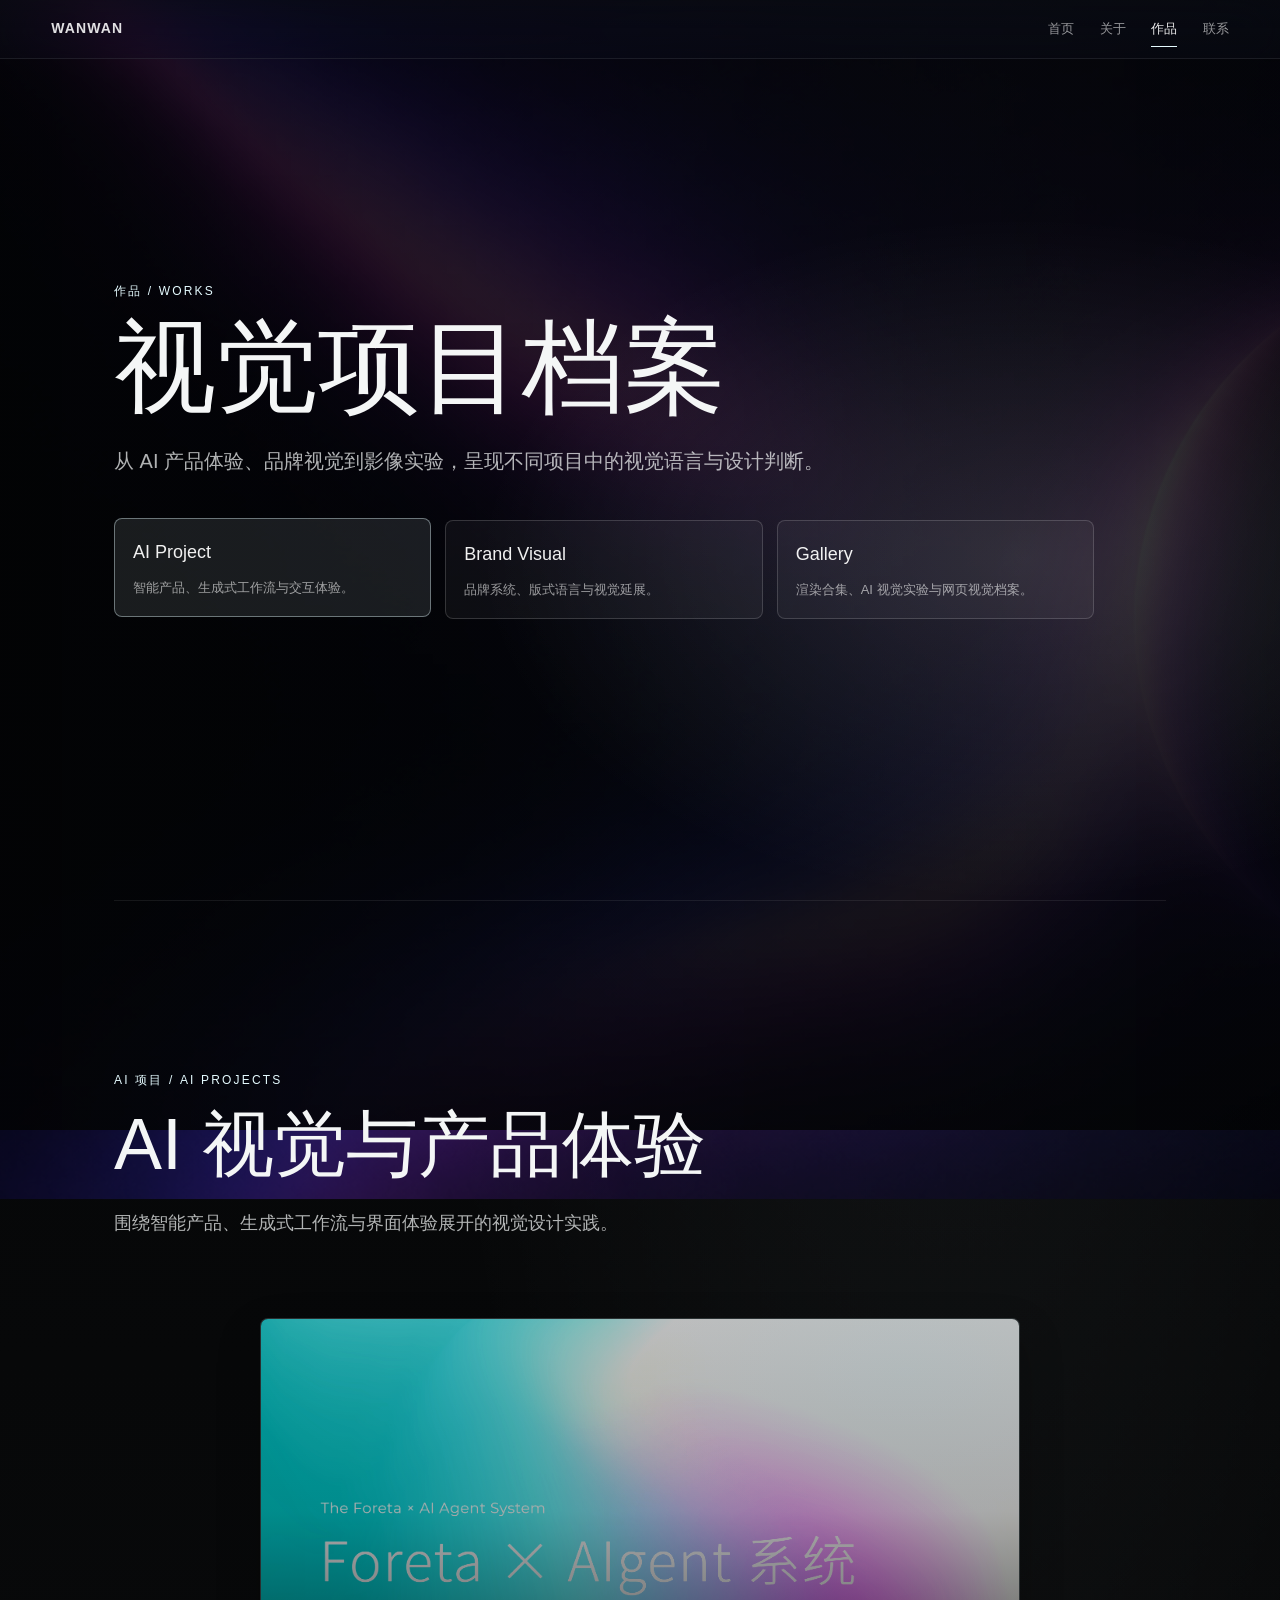
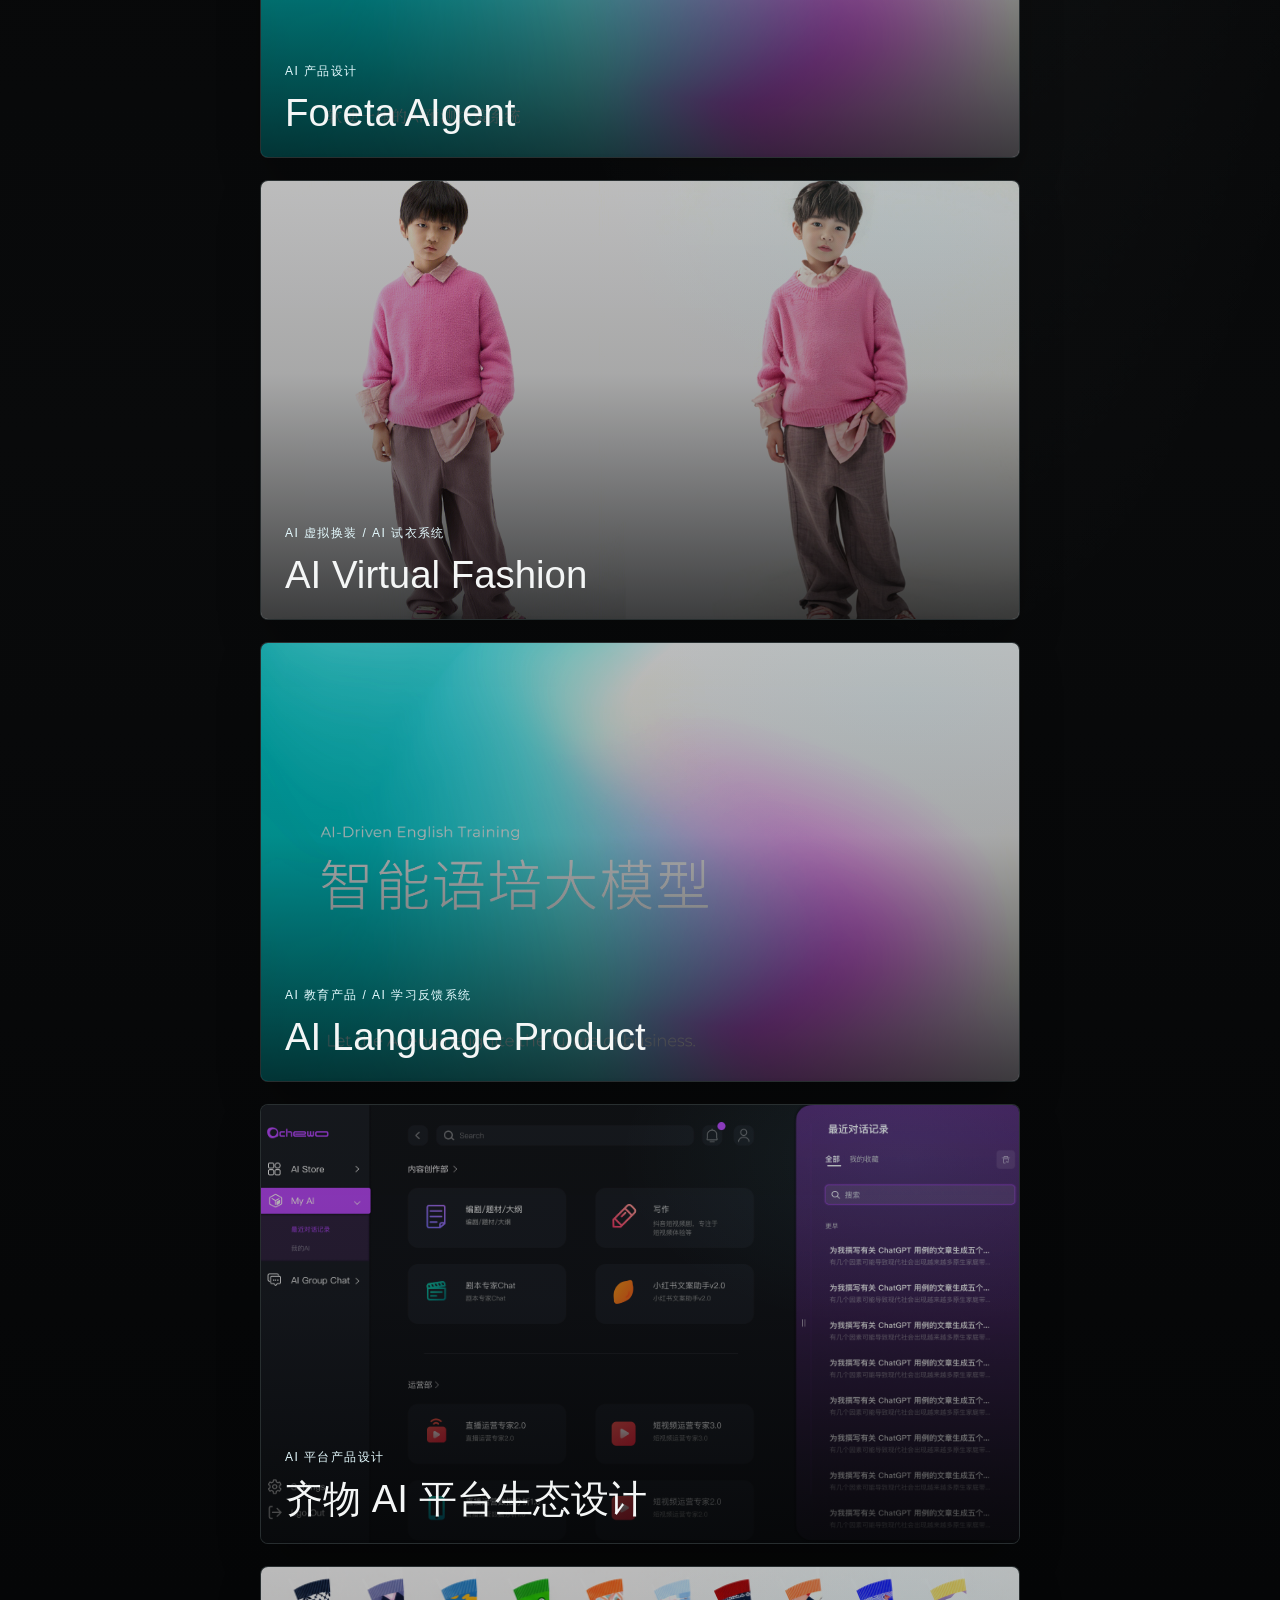
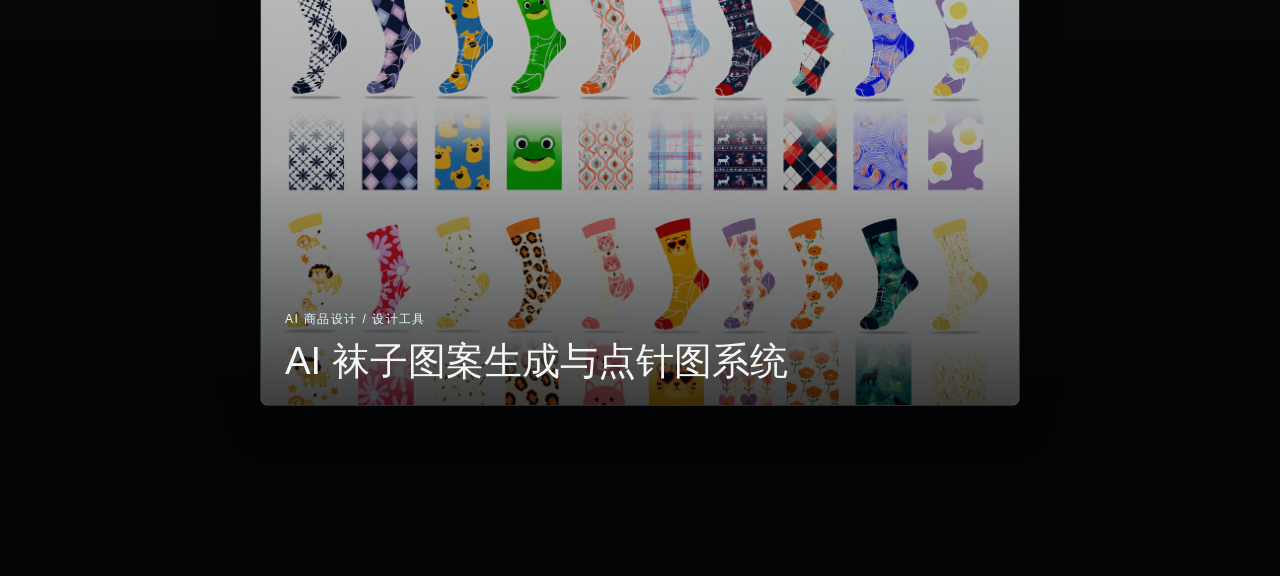
==== works.html @ 6d80eadb "Initial commit" ====
<!doctype html>
<html lang="zh-CN">
<head>
  <meta charset="utf-8">
  <meta name="viewport" content="width=device-width, initial-scale=1">
  <title>作品 | Wanwan</title>
  <link rel="stylesheet" href="assets/styles.css">
</head>
<body class="page-works">
  <header class="nav">
    <a class="brand" href="index.html">Wanwan</a>
    <nav class="nav-links" aria-label="主导航">
      <a href="index.html#home">首页</a>
      <a href="about.html#about">关于</a>
      <a class="is-active" href="works.html#works">作品</a>
      <a href="contact.html#contact">联系</a>
    </nav>
  </header>

  <main class="works-shell">
    <section class="works-hero reveal" id="works">
      <p class="eyebrow">作品 / Works</p>
      <h1>视觉项目档案</h1>
      <p>从 AI 产品体验、品牌视觉到影像实验，呈现不同项目中的视觉语言与设计判断。</p>
      <div class="works-anchor-nav works-tab-nav" aria-label="作品分类导航">
        <a class="is-active" href="#ai-projects" data-work-tab="ai-projects">
          <strong>AI Project</strong>
          <span>智能产品、生成式工作流与交互体验。</span>
        </a>
        <a href="#brand-visual" data-work-tab="brand-visual">
          <strong>Brand Visual</strong>
          <span>品牌系统、版式语言与视觉延展。</span>
        </a>
        <a href="#gallery" data-work-tab="gallery">
          <strong>Gallery</strong>
          <span>渲染合集、AI 视觉实验与网页视觉档案。</span>
        </a>
      </div>
    </section>

    <section class="works-zone works-ai is-active" id="ai-projects" data-work-panel="ai-projects">
      <div class="works-zone-head reveal">
        <p class="eyebrow">AI 项目 / AI Projects</p>
        <h2>AI 视觉与产品体验</h2>
        <p>围绕智能产品、生成式工作流与界面体验展开的视觉设计实践。</p>
      </div>
      <div class="ai-showcase-grid">
        <a class="ai-work-card reveal" href="projects/foreta-aigent.html">
          <img src="03-ai-projects/01_Foreta_AIgent/cover_项目封面.jpg.jpg" alt="Foreta AIgent 项目封面">
          <span>AI 产品设计</span>
          <h3>Foreta AIgent</h3>
        </a>
        <a class="ai-work-card reveal" href="projects/ai-virtual-fashion.html">
          <img src="03-ai-projects/02_AI_Virtual_Fashion/cover.jpg" alt="AI Virtual Fashion 项目封面">
          <span>AI 虚拟换装 / AI 试衣系统</span>
          <h3>AI Virtual Fashion</h3>
        </a>
        <a class="ai-work-card reveal" href="projects/ai-language-product.html">
          <img src="03-ai-projects/03_AI_Language_Product/cover.jpg.jpg" alt="AI Language Product 项目封面">
          <span>AI 教育产品 / AI 学习反馈系统</span>
          <h3>AI Language Product</h3>
        </a>
        <a class="ai-work-card reveal" href="projects/qiwu-ai-ecosystem.html">
          <img src="03-ai-projects/04_Qiwu_AI_Ecosystem_Design/cover.jpg.png" alt="齐物 AI 平台生态设计封面">
          <span>AI 平台产品设计</span>
          <h3>齐物 AI 平台生态设计</h3>
        </a>
        <a class="ai-work-card reveal" href="projects/ai-socks-system.html">
          <img src="03-ai-projects/05_AI_Socks_System/cover.jpg.png" alt="AI 袜子图案系统封面">
          <span>AI 商品设计 / 设计工具</span>
          <h3>AI 袜子图案生成与点针图系统</h3>
        </a>
      </div>
    </section>

    <section class="works-zone works-brand" id="brand-visual" data-work-panel="brand-visual">
      <div class="works-zone-head reveal">
        <p class="eyebrow">品牌视觉 / Brand Visual</p>
        <h2>品牌系统与版式表达</h2>
        <p>用更清晰的识别系统、图形语言和版式节奏，建立品牌的视觉记忆点。</p>
      </div>
      <div class="brand-project-grid" aria-label="Brand 项目列表">
        <button class="brand-project-card reveal" type="button" data-brand-project="fushou">
          <img src="assets/thumbs/brand-fushou.jpg" alt="福寿齐天 IP 视觉设计封面">
          <span>01 / IP Visual</span>
          <h3>福寿齐天 IP 视觉设计</h3>
          <p>角色设定、三视图、表情与视觉延展。</p>
        </button>
        <button class="brand-project-card reveal" type="button" data-brand-project="orbit">
          <img src="assets/thumbs/brand-orbit.jpg" alt="Orbit 成长中心品牌视觉系统封面">
          <span>02 / Brand System</span>
          <h3>Orbit 成长中心品牌视觉系统</h3>
          <p>识别系统、图形语言、海报与社媒物料。</p>
        </button>
        <button class="brand-project-card reveal" type="button" data-brand-project="tianbianke">
          <img src="assets/thumbs/brand-tianbianke.jpg" alt="田边客品牌视觉封面">
          <span>03 / Brand Visual</span>
          <h3>田边客品牌视觉</h3>
          <p>品牌识别、食材图形、空间导视与延展应用。</p>
        </button>
        <button class="brand-project-card reveal" type="button" data-brand-project="flower">
          <img src="assets/thumbs/brand-flower.jpg" alt="东方花草系列插画封面">
          <span>04 / Illustration</span>
          <h3>东方花草系列插画</h3>
          <p>花草图形、东方装饰感与系列化视觉表达。</p>
        </button>
        <button class="brand-project-card reveal" type="button" data-brand-project="ancient-city">
          <img src="assets/thumbs/brand-ancient-city.jpg" alt="AI Ancient City 封面">
          <span>05 / AI Visual</span>
          <h3>AI Ancient City</h3>
          <p>以 AI 生成影像探索古城场景与东方叙事。</p>
        </button>
      </div>
    </section>

    <section class="works-zone works-gallery" id="gallery" data-work-panel="gallery">
      <div class="works-zone-head reveal">
        <p class="eyebrow">Gallery / Visual Archive</p>
        <h2>视觉实验与项目档案</h2>
        <p>集合 C4D 渲染、AI 生成视觉与网页视觉归档，呈现不同媒介中的画面控制、质感探索和版式表达。</p>
      </div>

      <div class="gallery-project-stack">
        <article class="gallery-project-row reveal">
          <header class="gallery-project-head">
            <h3>01 C4D Render Collection</h3>
            <p>产品渲染、动态视觉与材质质感探索。</p>
          </header>
          <div class="gallery-strip" aria-label="01 C4D Render Collection 横向展示">
            <figure class="gallery-strip-item is-video"><video data-src="05-gallery/01_C4D_Render_Collection/1.mp4" muted loop playsinline></video></figure>
            <figure class="gallery-strip-item"><img data-src="05-gallery/01_C4D_Render_Collection/2 (1).png" alt="01_C4D_Render_Collection 2 (1)"></figure>
            <figure class="gallery-strip-item"><img data-src="05-gallery/01_C4D_Render_Collection/2 (2).png" alt="01_C4D_Render_Collection 2 (2)"></figure>
            <figure class="gallery-strip-item"><img data-src="05-gallery/01_C4D_Render_Collection/2 (3).png" alt="01_C4D_Render_Collection 2 (3)"></figure>
            <figure class="gallery-strip-item"><img data-src="05-gallery/01_C4D_Render_Collection/3 (1).jpg" alt="01_C4D_Render_Collection 3 (1)"></figure>
            <figure class="gallery-strip-item"><img data-src="05-gallery/01_C4D_Render_Collection/3 (2).jpg" alt="01_C4D_Render_Collection 3 (2)"></figure>
            <figure class="gallery-strip-item"><img data-src="05-gallery/01_C4D_Render_Collection/3 (3).jpg" alt="01_C4D_Render_Collection 3 (3)"></figure>
            <figure class="gallery-strip-item"><img data-src="05-gallery/01_C4D_Render_Collection/3 (4).jpg" alt="01_C4D_Render_Collection 3 (4)"></figure>
            <figure class="gallery-strip-item"><img data-src="05-gallery/01_C4D_Render_Collection/3 (5).jpg" alt="01_C4D_Render_Collection 3 (5)"></figure>
            <figure class="gallery-strip-item"><img data-src="05-gallery/01_C4D_Render_Collection/3 (6).jpg" alt="01_C4D_Render_Collection 3 (6)"></figure>
            <figure class="gallery-strip-item"><img data-src="05-gallery/01_C4D_Render_Collection/3 (7).jpg" alt="01_C4D_Render_Collection 3 (7)"></figure>
            <figure class="gallery-strip-item"><img data-src="05-gallery/01_C4D_Render_Collection/3 (8).jpg" alt="01_C4D_Render_Collection 3 (8)"></figure>
            <figure class="gallery-strip-item"><img data-src="05-gallery/01_C4D_Render_Collection/3 (9).jpg" alt="01_C4D_Render_Collection 3 (9)"></figure>
            <figure class="gallery-strip-item"><img data-src="05-gallery/01_C4D_Render_Collection/4 (1).png" alt="01_C4D_Render_Collection 4 (1)"></figure>
            <figure class="gallery-strip-item"><img data-src="05-gallery/01_C4D_Render_Collection/4 (10).png" alt="01_C4D_Render_Collection 4 (10)"></figure>
            <figure class="gallery-strip-item"><img data-src="05-gallery/01_C4D_Render_Collection/4 (11).png" alt="01_C4D_Render_Collection 4 (11)"></figure>
            <figure class="gallery-strip-item"><img data-src="05-gallery/01_C4D_Render_Collection/4 (12).png" alt="01_C4D_Render_Collection 4 (12)"></figure>
            <figure class="gallery-strip-item"><img data-src="05-gallery/01_C4D_Render_Collection/4 (13).png" alt="01_C4D_Render_Collection 4 (13)"></figure>
            <figure class="gallery-strip-item"><img data-src="05-gallery/01_C4D_Render_Collection/4 (14).png" alt="01_C4D_Render_Collection 4 (14)"></figure>
            <figure class="gallery-strip-item"><img data-src="05-gallery/01_C4D_Render_Collection/4 (15).png" alt="01_C4D_Render_Collection 4 (15)"></figure>
            <figure class="gallery-strip-item"><img data-src="05-gallery/01_C4D_Render_Collection/4 (16).png" alt="01_C4D_Render_Collection 4 (16)"></figure>
            <figure class="gallery-strip-item"><img data-src="05-gallery/01_C4D_Render_Collection/4 (17).png" alt="01_C4D_Render_Collection 4 (17)"></figure>
            <figure class="gallery-strip-item"><img data-src="05-gallery/01_C4D_Render_Collection/4 (18).png" alt="01_C4D_Render_Collection 4 (18)"></figure>
            <figure class="gallery-strip-item"><img data-src="05-gallery/01_C4D_Render_Collection/4 (19).png" alt="01_C4D_Render_Collection 4 (19)"></figure>
            <figure class="gallery-strip-item"><img data-src="05-gallery/01_C4D_Render_Collection/4 (2).png" alt="01_C4D_Render_Collection 4 (2)"></figure>
            <figure class="gallery-strip-item"><img data-src="05-gallery/01_C4D_Render_Collection/4 (20).png" alt="01_C4D_Render_Collection 4 (20)"></figure>
            <figure class="gallery-strip-item"><img data-src="05-gallery/01_C4D_Render_Collection/4 (21).png" alt="01_C4D_Render_Collection 4 (21)"></figure>
            <figure class="gallery-strip-item"><img data-src="05-gallery/01_C4D_Render_Collection/4 (22).png" alt="01_C4D_Render_Collection 4 (22)"></figure>
            <figure class="gallery-strip-item"><img data-src="05-gallery/01_C4D_Render_Collection/4 (23).png" alt="01_C4D_Render_Collection 4 (23)"></figure>
            <figure class="gallery-strip-item"><img data-src="05-gallery/01_C4D_Render_Collection/4 (24).png" alt="01_C4D_Render_Collection 4 (24)"></figure>
            <figure class="gallery-strip-item"><img data-src="05-gallery/01_C4D_Render_Collection/4 (25).png" alt="01_C4D_Render_Collection 4 (25)"></figure>
            <figure class="gallery-strip-item"><img data-src="05-gallery/01_C4D_Render_Collection/4 (26).png" alt="01_C4D_Render_Collection 4 (26)"></figure>
            <figure class="gallery-strip-item"><img data-src="05-gallery/01_C4D_Render_Collection/4 (27).png" alt="01_C4D_Render_Collection 4 (27)"></figure>
            <figure class="gallery-strip-item"><img data-src="05-gallery/01_C4D_Render_Collection/4 (28).png" alt="01_C4D_Render_Collection 4 (28)"></figure>
            <figure class="gallery-strip-item"><img data-src="05-gallery/01_C4D_Render_Collection/4 (29).png" alt="01_C4D_Render_Collection 4 (29)"></figure>
            <figure class="gallery-strip-item"><img data-src="05-gallery/01_C4D_Render_Collection/4 (3).png" alt="01_C4D_Render_Collection 4 (3)"></figure>
            <figure class="gallery-strip-item"><img data-src="05-gallery/01_C4D_Render_Collection/4 (30).png" alt="01_C4D_Render_Collection 4 (30)"></figure>
            <figure class="gallery-strip-item"><img data-src="05-gallery/01_C4D_Render_Collection/4 (31).png" alt="01_C4D_Render_Collection 4 (31)"></figure>
            <figure class="gallery-strip-item"><img data-src="05-gallery/01_C4D_Render_Collection/4 (32).png" alt="01_C4D_Render_Collection 4 (32)"></figure>
            <figure class="gallery-strip-item"><img data-src="05-gallery/01_C4D_Render_Collection/4 (33).png" alt="01_C4D_Render_Collection 4 (33)"></figure>
            <figure class="gallery-strip-item"><img data-src="05-gallery/01_C4D_Render_Collection/4 (34).png" alt="01_C4D_Render_Collection 4 (34)"></figure>
            <figure class="gallery-strip-item"><img data-src="05-gallery/01_C4D_Render_Collection/4 (35).png" alt="01_C4D_Render_Collection 4 (35)"></figure>
            <figure class="gallery-strip-item"><img data-src="05-gallery/01_C4D_Render_Collection/4 (36).png" alt="01_C4D_Render_Collection 4 (36)"></figure>
            <figure class="gallery-strip-item"><img data-src="05-gallery/01_C4D_Render_Collection/4 (37).png" alt="01_C4D_Render_Collection 4 (37)"></figure>
            <figure class="gallery-strip-item"><img data-src="05-gallery/01_C4D_Render_Collection/4 (38).png" alt="01_C4D_Render_Collection 4 (38)"></figure>
            <figure class="gallery-strip-item"><img data-src="05-gallery/01_C4D_Render_Collection/4 (39).png" alt="01_C4D_Render_Collection 4 (39)"></figure>
            <figure class="gallery-strip-item"><img data-src="05-gallery/01_C4D_Render_Collection/4 (4).png" alt="01_C4D_Render_Collection 4 (4)"></figure>
            <figure class="gallery-strip-item"><img data-src="05-gallery/01_C4D_Render_Collection/4 (40).png" alt="01_C4D_Render_Collection 4 (40)"></figure>
            <figure class="gallery-strip-item"><img data-src="05-gallery/01_C4D_Render_Collection/4 (5).png" alt="01_C4D_Render_Collection 4 (5)"></figure>
            <figure class="gallery-strip-item"><img data-src="05-gallery/01_C4D_Render_Collection/4 (6).png" alt="01_C4D_Render_Collection 4 (6)"></figure>
            <figure class="gallery-strip-item"><img data-src="05-gallery/01_C4D_Render_Collection/4 (7).png" alt="01_C4D_Render_Collection 4 (7)"></figure>
            <figure class="gallery-strip-item"><img data-src="05-gallery/01_C4D_Render_Collection/4 (8).png" alt="01_C4D_Render_Collection 4 (8)"></figure>
            <figure class="gallery-strip-item"><img data-src="05-gallery/01_C4D_Render_Collection/4 (9).png" alt="01_C4D_Render_Collection 4 (9)"></figure>
            <figure class="gallery-strip-item"><img data-src="05-gallery/01_C4D_Render_Collection/5(1).jpg" alt="01_C4D_Render_Collection 5(1)"></figure>
          </div>
        </article>

        <article class="gallery-project-row reveal is-ai-gallery">
          <header class="gallery-project-head">
            <h3>02 AI Generated Visuals</h3>
            <p>AI 生成饰品、人物与影像实验片段。</p>
          </header>
          <div class="gallery-strip" aria-label="02 AI Generated Visuals 横向展示">
            <figure class="gallery-strip-item is-video"><video data-src="05-gallery/02_AI_Generated_Visuals/1 (1).mp4" muted loop playsinline></video></figure>
            <figure class="gallery-strip-item is-video"><video data-src="05-gallery/02_AI_Generated_Visuals/1 (2).mp4" muted loop playsinline></video></figure>
            <figure class="gallery-strip-item is-video"><video data-src="05-gallery/02_AI_Generated_Visuals/1 (3).mp4" muted loop playsinline></video></figure>
            <figure class="gallery-strip-item is-video"><video data-src="05-gallery/02_AI_Generated_Visuals/1 (4).mp4" muted loop playsinline></video></figure>
            <figure class="gallery-strip-item is-video"><video data-src="05-gallery/02_AI_Generated_Visuals/1 (5).mp4" muted loop playsinline></video></figure>
            <figure class="gallery-strip-item is-video"><video data-src="05-gallery/02_AI_Generated_Visuals/1 (6).mp4" muted loop playsinline></video></figure>
            <figure class="gallery-strip-item is-video"><video data-src="05-gallery/02_AI_Generated_Visuals/1 (7).mp4" muted loop playsinline></video></figure>
            <figure class="gallery-strip-item"><img data-src="05-gallery/02_AI_Generated_Visuals/2 (1).png" alt="02_AI_Generated_Visuals 2 (1)"></figure>
            <figure class="gallery-strip-item"><img data-src="05-gallery/02_AI_Generated_Visuals/2 (10).png" alt="02_AI_Generated_Visuals 2 (10)"></figure>
            <figure class="gallery-strip-item"><img data-src="05-gallery/02_AI_Generated_Visuals/2 (2).png" alt="02_AI_Generated_Visuals 2 (2)"></figure>
            <figure class="gallery-strip-item"><img data-src="05-gallery/02_AI_Generated_Visuals/2 (3).png" alt="02_AI_Generated_Visuals 2 (3)"></figure>
            <figure class="gallery-strip-item"><img data-src="05-gallery/02_AI_Generated_Visuals/2 (4).png" alt="02_AI_Generated_Visuals 2 (4)"></figure>
            <figure class="gallery-strip-item"><img data-src="05-gallery/02_AI_Generated_Visuals/2 (5).png" alt="02_AI_Generated_Visuals 2 (5)"></figure>
            <figure class="gallery-strip-item"><img data-src="05-gallery/02_AI_Generated_Visuals/2 (6).png" alt="02_AI_Generated_Visuals 2 (6)"></figure>
            <figure class="gallery-strip-item"><img data-src="05-gallery/02_AI_Generated_Visuals/2 (7).png" alt="02_AI_Generated_Visuals 2 (7)"></figure>
            <figure class="gallery-strip-item"><img data-src="05-gallery/02_AI_Generated_Visuals/2 (8).png" alt="02_AI_Generated_Visuals 2 (8)"></figure>
            <figure class="gallery-strip-item"><img data-src="05-gallery/02_AI_Generated_Visuals/2 (9).png" alt="02_AI_Generated_Visuals 2 (9)"></figure>
            <figure class="gallery-strip-item"><img data-src="05-gallery/02_AI_Generated_Visuals/2(11).png" alt="02_AI_Generated_Visuals 2(11)"></figure>
            <figure class="gallery-strip-item is-video"><video data-src="05-gallery/02_AI_Generated_Visuals/3 (1).mp4" muted loop playsinline></video></figure>
            <figure class="gallery-strip-item is-video"><video data-src="05-gallery/02_AI_Generated_Visuals/3 (2).mp4" muted loop playsinline></video></figure>
            <figure class="gallery-strip-item"><img data-src="05-gallery/02_AI_Generated_Visuals/4 (1).png" alt="02_AI_Generated_Visuals 4 (1)"></figure>
            <figure class="gallery-strip-item"><img data-src="05-gallery/02_AI_Generated_Visuals/4 (10).png" alt="02_AI_Generated_Visuals 4 (10)"></figure>
            <figure class="gallery-strip-item"><img data-src="05-gallery/02_AI_Generated_Visuals/4 (11).png" alt="02_AI_Generated_Visuals 4 (11)"></figure>
            <figure class="gallery-strip-item"><img data-src="05-gallery/02_AI_Generated_Visuals/4 (12).png" alt="02_AI_Generated_Visuals 4 (12)"></figure>
            <figure class="gallery-strip-item"><img data-src="05-gallery/02_AI_Generated_Visuals/4 (13).png" alt="02_AI_Generated_Visuals 4 (13)"></figure>
            <figure class="gallery-strip-item"><img data-src="05-gallery/02_AI_Generated_Visuals/4 (14).png" alt="02_AI_Generated_Visuals 4 (14)"></figure>
            <figure class="gallery-strip-item"><img data-src="05-gallery/02_AI_Generated_Visuals/4 (15).png" alt="02_AI_Generated_Visuals 4 (15)"></figure>
            <figure class="gallery-strip-item"><img data-src="05-gallery/02_AI_Generated_Visuals/4 (16).png" alt="02_AI_Generated_Visuals 4 (16)"></figure>
            <figure class="gallery-strip-item"><img data-src="05-gallery/02_AI_Generated_Visuals/4 (17).png" alt="02_AI_Generated_Visuals 4 (17)"></figure>
            <figure class="gallery-strip-item"><img data-src="05-gallery/02_AI_Generated_Visuals/4 (2).png" alt="02_AI_Generated_Visuals 4 (2)"></figure>
            <figure class="gallery-strip-item"><img data-src="05-gallery/02_AI_Generated_Visuals/4 (3).png" alt="02_AI_Generated_Visuals 4 (3)"></figure>
            <figure class="gallery-strip-item"><img data-src="05-gallery/02_AI_Generated_Visuals/4 (4).png" alt="02_AI_Generated_Visuals 4 (4)"></figure>
            <figure class="gallery-strip-item"><img data-src="05-gallery/02_AI_Generated_Visuals/4 (5).png" alt="02_AI_Generated_Visuals 4 (5)"></figure>
            <figure class="gallery-strip-item"><img data-src="05-gallery/02_AI_Generated_Visuals/4 (6).png" alt="02_AI_Generated_Visuals 4 (6)"></figure>
            <figure class="gallery-strip-item"><img data-src="05-gallery/02_AI_Generated_Visuals/4 (7).png" alt="02_AI_Generated_Visuals 4 (7)"></figure>
            <figure class="gallery-strip-item"><img data-src="05-gallery/02_AI_Generated_Visuals/4 (8).png" alt="02_AI_Generated_Visuals 4 (8)"></figure>
            <figure class="gallery-strip-item"><img data-src="05-gallery/02_AI_Generated_Visuals/4 (9).png" alt="02_AI_Generated_Visuals 4 (9)"></figure>
          </div>
        </article>

        <article class="gallery-project-row reveal">
          <header class="gallery-project-head">
            <h3>03 Web Visual Archive</h3>
            <p>页面封面、设计规范、项目展示与视觉延展稿。</p>
          </header>
          <div class="gallery-strip" aria-label="03 Web Visual Archive 横向展示">
            <figure class="gallery-strip-item"><img data-src="05-gallery/03_Web_Visual_Archive/1.png" alt="03_Web_Visual_Archive 1"></figure>
            <figure class="gallery-strip-item"><img data-src="05-gallery/03_Web_Visual_Archive/2.png" alt="03_Web_Visual_Archive 2"></figure>
            <figure class="gallery-strip-item"><img data-src="05-gallery/03_Web_Visual_Archive/3.png" alt="03_Web_Visual_Archive 3"></figure>
            <figure class="gallery-strip-item"><img data-src="05-gallery/03_Web_Visual_Archive/4.png" alt="03_Web_Visual_Archive 4"></figure>
            <figure class="gallery-strip-item"><img data-src="05-gallery/03_Web_Visual_Archive/5.png" alt="03_Web_Visual_Archive 5"></figure>
            <figure class="gallery-strip-item"><img data-src="05-gallery/03_Web_Visual_Archive/6.jpg" alt="03_Web_Visual_Archive 6"></figure>
            <figure class="gallery-strip-item"><img data-src="05-gallery/03_Web_Visual_Archive/7.jpg" alt="03_Web_Visual_Archive 7"></figure>
            <figure class="gallery-strip-item"><img data-src="05-gallery/03_Web_Visual_Archive/8.jpg" alt="03_Web_Visual_Archive 8"></figure>
            <figure class="gallery-strip-item is-collapsible"><img data-src="05-gallery/03_Web_Visual_Archive/9.jpg" alt="03_Web_Visual_Archive 9"></figure>
            <figure class="gallery-strip-item is-collapsible"><img data-src="05-gallery/03_Web_Visual_Archive/10.jpg" alt="03_Web_Visual_Archive 10"></figure>
            <figure class="gallery-strip-item is-collapsible"><img data-src="05-gallery/03_Web_Visual_Archive/11.jpg" alt="03_Web_Visual_Archive 11"></figure>
            <figure class="gallery-strip-item"><img data-src="05-gallery/03_Web_Visual_Archive/12.jpg" alt="03_Web_Visual_Archive 12"></figure>
            <figure class="gallery-strip-item is-collapsible"><img data-src="05-gallery/03_Web_Visual_Archive/13.png" alt="03_Web_Visual_Archive 13"></figure>
            <figure class="gallery-strip-item"><img data-src="05-gallery/03_Web_Visual_Archive/14.jpg" alt="03_Web_Visual_Archive 14"></figure>
            <figure class="gallery-strip-item"><img data-src="05-gallery/03_Web_Visual_Archive/15.jpg" alt="03_Web_Visual_Archive 15"></figure>
          </div>
        </article>
      </div>
    </section>
  </main>

  <div class="noise" aria-hidden="true"></div>
  <script src="assets/main.js"></script>
</body>
</html>
---- assets/styles.css ----
:root {
  --bg: #030405;
  --bg-soft: #090a0b;
  --panel: rgba(255, 255, 255, 0.032);
  --panel-strong: rgba(255, 255, 255, 0.06);
  --line: rgba(255, 255, 255, 0.16);
  --line-soft: rgba(255, 255, 255, 0.07);
  --text: #f4f6f6;
  --muted: rgba(244, 246, 246, 0.68);
  --faint: rgba(244, 246, 246, 0.42);
  --accent: #e5fbff;
  --accent-soft: rgba(229, 251, 255, 0.12);
  --max: 1180px;
  --radius: 8px;
  --mx: 0;
  --my: 0;
}

* {
  box-sizing: border-box;
}

* {
  scrollbar-width: auto;
}

*::-webkit-scrollbar {
  width: 18px;
  height: 18px;
  background: transparent;
}

*::-webkit-scrollbar-button {
  display: none;
  width: 0;
  height: 0;
}

*::-webkit-scrollbar-track,
*::-webkit-scrollbar-corner {
  background: transparent !important;
}

*::-webkit-scrollbar-thumb {
  border: 0;
  border-radius: 999px;
  background-color: transparent !important;
  background:
    url("data:image/svg+xml,%3Csvg width='36' height='36' viewBox='0 0 36 36' xmlns='http://www.w3.org/2000/svg'%3E%3Cfilter id='g' x='-80%25' y='-80%25' width='260%25' height='260%25'%3E%3CfeGaussianBlur stdDeviation='1.8' result='b'/%3E%3CfeMerge%3E%3CfeMergeNode in='b'/%3E%3CfeMergeNode in='SourceGraphic'/%3E%3C/feMerge%3E%3C/filter%3E%3Cpath filter='url(%23g)' d='M18 2C19.9 13.3 22.7 16.1 34 18C22.7 19.9 19.9 22.7 18 34C16.1 22.7 13.3 19.9 2 18C13.3 16.1 16.1 13.3 18 2Z' fill='white'/%3E%3C/svg%3E") center / 18px 18px no-repeat;
  box-shadow: none;
}

*::-webkit-scrollbar-thumb:hover {
  background-color: transparent !important;
  background:
    url("data:image/svg+xml,%3Csvg width='40' height='40' viewBox='0 0 40 40' xmlns='http://www.w3.org/2000/svg'%3E%3Cfilter id='g' x='-90%25' y='-90%25' width='280%25' height='280%25'%3E%3CfeGaussianBlur stdDeviation='2.4' result='b'/%3E%3CfeMerge%3E%3CfeMergeNode in='b'/%3E%3CfeMergeNode in='SourceGraphic'/%3E%3C/feMerge%3E%3C/filter%3E%3Cpath filter='url(%23g)' d='M20 2C22.1 14.7 25.3 17.9 38 20C25.3 22.1 22.1 25.3 20 38C17.9 25.3 14.7 22.1 2 20C14.7 17.9 17.9 14.7 20 2Z' fill='white'/%3E%3C/svg%3E") center / 22px 22px no-repeat;
  box-shadow: none;
}

html {
  background: var(--bg);
  overflow-x: hidden;
  scroll-behavior: smooth;
}

body {
  min-height: 100vh;
  margin: 0;
  overflow-x: hidden;
  color: var(--text);
  font-family: Inter, "PingFang SC", "Microsoft YaHei", Arial, sans-serif;
  line-height: 1.7;
  letter-spacing: 0;
  background:
    radial-gradient(ellipse at 74% 0%, rgba(229, 251, 255, 0.075), transparent 36rem),
    linear-gradient(180deg, #030405 0%, #090a0b 54%, #030405 100%);
  opacity: 0;
  transition: opacity 520ms ease;
}

body.is-ready {
  opacity: 1;
}

body.is-leaving {
  opacity: 0;
}

body.is-modal-open {
  overflow: hidden;
}

a {
  color: inherit;
  text-decoration: none;
}

img,
video {
  display: block;
  max-width: 100%;
}

.site-shell {
  min-height: 100vh;
  overflow: hidden;
}

.page-home .site-shell {
  position: relative;
  isolation: isolate;
  overflow: visible;
}

.page-home .site-shell::before,
.page-home .site-shell::after {
  position: fixed;
  inset: -18vmax;
  content: "";
  pointer-events: none;
}

.page-home .site-shell::before {
  z-index: -4;
  background-image:
    url("bg-home-01.png"),
    url("bg-home-02.png"),
    url("bg-home-03.png"),
    url("bg-home-04.jpg");
  background-size: cover, cover, cover, cover;
  background-position:
    calc(50% + var(--mx) * 36px) calc(50% + var(--my) * 26px),
    calc(42% + var(--mx) * -26px) calc(54% + var(--my) * -20px),
    calc(64% + var(--mx) * 22px) calc(46% + var(--my) * 16px),
    center;
  background-blend-mode: normal, screen, soft-light, multiply;
  opacity: 0.46;
  transform: scale(1.1);
  animation: home-fixed-breathe 22s ease-in-out infinite;
}

.page-home .site-shell::after {
  z-index: -3;
  background:
    radial-gradient(ellipse at calc(72% + var(--mx) * 5%) calc(58% + var(--my) * 3.5%), rgba(229, 251, 255, 0.12), transparent 34rem),
    linear-gradient(90deg, rgba(3, 4, 5, 0.58), rgba(3, 4, 5, 0.34) 50%, rgba(3, 4, 5, 0.62)),
    linear-gradient(180deg, rgba(3, 4, 5, 0.42), rgba(3, 4, 5, 0.54) 56%, rgba(3, 4, 5, 0.78) 100%);
  animation: home-fixed-light 24s ease-in-out infinite;
}

.nav {
  position: fixed;
  z-index: 40;
  top: 0;
  left: 0;
  right: 0;
  display: flex;
  align-items: center;
  justify-content: space-between;
  gap: 24px;
  padding: 14px clamp(18px, 4vw, 52px);
  color: rgba(255, 255, 255, 0.9);
  background:
    linear-gradient(180deg, rgba(12, 14, 22, 0.58), rgba(12, 14, 22, 0.42));
  border-bottom: 1px solid rgba(255, 255, 255, 0.08);
  backdrop-filter: saturate(180%) blur(22px);
}

.brand {
  font-size: 14px;
  font-weight: 600;
  letter-spacing: 0.08em;
  text-transform: uppercase;
  color: rgba(255, 255, 255, 0.88);
}

.nav-links {
  display: flex;
  align-items: center;
  gap: clamp(14px, 2vw, 28px);
  font-size: 13px;
  color: rgba(255, 255, 255, 0.58);
}

.nav-links a {
  position: relative;
  padding: 4px 0;
  transition: color 220ms ease;
}

.nav-links a::after {
  position: absolute;
  left: 0;
  right: 0;
  bottom: -3px;
  height: 1px;
  content: "";
  background: var(--accent);
  transform: scaleX(0);
  transform-origin: right;
  transition: transform 260ms ease;
}

.nav-links a:hover,
.nav-links a.is-active {
  color: rgba(255, 255, 255, 0.92);
}

.nav-links a:hover::after,
.nav-links a.is-active::after {
  transform: scaleX(1);
  transform-origin: left;
}

.hero {
  position: relative;
  display: grid;
  min-height: 100vh;
  align-items: end;
  padding: 150px clamp(20px, 5vw, 72px) 70px;
  overflow: hidden;
  isolation: isolate;
}

.hero::before {
  position: absolute;
  inset: 0;
  z-index: -4;
  content: "";
  background-image:
    url("bg-home-01.png"),
    url("bg-home-02.png"),
    url("bg-home-03.png"),
    url("bg-home-04.jpg");
  background-size: cover, cover, cover, cover;
  background-position:
    calc(50% + var(--mx) * 18px)
    calc(50% + var(--my) * 14px),
    calc(42% + var(--mx) * -10px)
    calc(54% + var(--my) * -8px),
    calc(64% + var(--mx) * 8px)
    calc(46% + var(--my) * 6px),
    center;
  background-blend-mode: normal, screen, soft-light, multiply;
  filter: none;
  opacity: 0.34;
  animation: breathe 14s ease-in-out infinite;
  transform: scale(1.04);
}

.page-home .hero::before {
  display: none;
}

.hero::after {
  position: absolute;
  inset: 0;
  z-index: -2;
  content: "";
  background:
    linear-gradient(90deg, rgba(3, 4, 5, 0.76), rgba(3, 4, 5, 0.58) 50%, rgba(3, 4, 5, 0.82)),
    linear-gradient(180deg, rgba(3, 4, 5, 0.58), rgba(3, 4, 5, 0.76) 60%, rgba(3, 4, 5, 0.94) 100%);
}

.page-home .hero::after {
  display: none;
}

.breath-light {
  position: absolute;
  inset: 0;
  z-index: -1;
  width: auto;
  height: auto;
  pointer-events: none;
  background:
    linear-gradient(118deg, transparent 0%, transparent 38%, rgba(255, 255, 255, 0.09) 52%, transparent 68%),
    radial-gradient(ellipse at 70% 64%, rgba(229, 251, 255, 0.1), transparent 34rem);
  filter: none;
  opacity: 0.28;
  transform: translate(calc(var(--mx) * -12px), calc(var(--my) * -10px));
  animation: light-breathe 12s ease-in-out infinite;
}

.page-home .breath-light {
  display: none;
}

.noise {
  position: absolute;
  inset: 0;
  z-index: 60;
  pointer-events: none;
  opacity: 0.025;
  mix-blend-mode: normal;
  background-image:
    linear-gradient(rgba(255, 255, 255, 0.04) 1px, transparent 1px),
    linear-gradient(90deg, rgba(255, 255, 255, 0.035) 1px, transparent 1px);
  background-size: 3px 3px;
}

.project-modal {
  position: fixed;
  inset: 0;
  z-index: 80;
  display: grid;
  place-items: center;
  padding: clamp(14px, 2.4vw, 28px);
  background: rgba(3, 4, 5, 0.74);
  backdrop-filter: none;
  opacity: 0;
  pointer-events: none;
  transition: opacity 260ms ease;
}

.project-modal.is-open {
  opacity: 1;
  pointer-events: auto;
}

.brand-modal {
  position: fixed;
  inset: 0;
  z-index: 80;
  display: grid;
  padding: clamp(18px, 3vw, 36px);
  overflow-y: auto;
  overflow-x: hidden;
  background: rgba(3, 4, 5, 0.76);
  opacity: 0;
  pointer-events: none;
  backdrop-filter: none;
  transition: opacity 260ms ease;
}

.brand-modal.is-open {
  opacity: 1;
  pointer-events: auto;
}

.brand-modal-frame {
  width: min(100%, 980px);
  margin: auto;
  border: 1px solid rgba(255, 255, 255, 0.12);
  border-radius: 10px;
  padding: clamp(22px, 4vw, 46px);
  background:
    radial-gradient(ellipse at 12% 8%, rgba(123, 222, 235, 0.12), transparent 32rem),
    rgba(11, 14, 17, 0.86);
  box-shadow: 0 24px 78px rgba(0, 0, 0, 0.44);
}

.brand-modal-head {
  display: block;
  width: min(100%, 760px);
  margin-left: auto;
  margin-right: auto;
  margin-bottom: clamp(24px, 4vw, 44px);
}

.brand-modal-head span {
  display: block;
  margin-bottom: 12px;
  color: var(--accent);
  font-size: 12px;
  letter-spacing: 0.16em;
  text-transform: uppercase;
}

.brand-modal-head h2 {
  margin: 0;
  color: #fff;
  font-size: clamp(30px, 4.2vw, 56px);
  font-weight: 440;
  line-height: 1.08;
}

.brand-modal-head p {
  max-width: 620px;
  margin: 18px 0 0;
  color: rgba(255, 255, 255, 0.68);
  line-height: 1.75;
}

.brand-modal-gallery {
  display: grid;
  width: min(100%, 760px);
  grid-template-columns: repeat(6, minmax(0, 1fr));
  grid-auto-flow: dense;
  gap: 22px;
  margin: 0 auto;
}

.brand-modal-gallery figure {
  grid-column: span 3;
  aspect-ratio: 4 / 3;
  overflow: hidden;
  margin: 0;
  border: 0;
  border-radius: 8px;
  background: transparent;
  box-shadow: none;
}

.brand-modal-gallery figure.is-ingredient-series {
  grid-column: span 2;
  aspect-ratio: 3 / 4;
  align-self: stretch;
  background: transparent;
}

.brand-modal-gallery figure.is-logo-wide {
  grid-column: 1 / -1;
  aspect-ratio: 16 / 5;
}

.brand-modal-gallery figure.is-logo-round {
  grid-column: span 3;
  aspect-ratio: 1 / 1;
}

.brand-modal-gallery figure.is-square-feature {
  grid-column: 1 / -1;
  aspect-ratio: 1 / 1;
}

.brand-modal-gallery figure.is-copy-poster {
  grid-column: span 2;
  aspect-ratio: 3 / 4;
}

.brand-modal-gallery figure.is-welcome-poster {
  grid-column: span 3;
  aspect-ratio: 3 / 4;
}

.brand-modal-gallery figure.is-pair-media {
  grid-column: span 3;
  aspect-ratio: 4 / 3;
  align-self: stretch;
}

.brand-modal-gallery img {
  display: block;
  width: 100%;
  height: 100%;
  object-fit: contain;
}

.brand-modal-gallery figure.is-ingredient-series img {
  height: 100%;
  object-fit: contain;
  transform: scale(1.16);
}

.brand-modal-gallery figure.is-logo-wide img,
.brand-modal-gallery figure.is-logo-round img,
.brand-modal-gallery figure.is-square-feature img,
.brand-modal-gallery figure.is-copy-poster img,
.brand-modal-gallery figure.is-welcome-poster img {
  height: 100%;
  object-fit: contain;
}

.brand-modal-gallery figure.is-pair-media img {
  height: 100%;
  object-fit: contain;
}

.brand-modal[data-brand-project="fushou"] .brand-modal-gallery,
.brand-modal[data-brand-project="orbit"] .brand-modal-gallery {
  width: min(100%, 860px);
  grid-template-columns: 1fr;
  gap: clamp(22px, 4vw, 44px);
}

.brand-modal[data-brand-project="fushou"] .brand-modal-gallery figure,
.brand-modal[data-brand-project="fushou"] .brand-modal-gallery figure.is-pair-media,
.brand-modal[data-brand-project="orbit"] .brand-modal-gallery figure,
.brand-modal[data-brand-project="orbit"] .brand-modal-gallery figure.is-pair-media {
  grid-column: 1 / -1;
  aspect-ratio: auto;
  overflow: visible;
}

.brand-modal[data-brand-project="fushou"] .brand-modal-gallery img,
.brand-modal[data-brand-project="fushou"] .brand-modal-gallery figure.is-pair-media img,
.brand-modal[data-brand-project="orbit"] .brand-modal-gallery img,
.brand-modal[data-brand-project="orbit"] .brand-modal-gallery figure.is-pair-media img {
  width: 100%;
  height: auto;
  object-fit: contain;
  transform: none;
}

.brand-modal[data-brand-project="tianbianke"] .brand-modal-gallery {
  width: min(100%, 860px);
  grid-template-columns: repeat(6, minmax(0, 1fr));
  gap: clamp(18px, 3vw, 30px);
}

.brand-modal[data-brand-project="tianbianke"] .brand-modal-gallery figure {
  width: 100%;
}

.brand-modal[data-brand-project="tianbianke"] .brand-modal-gallery img {
  width: 100%;
  height: 100%;
  object-fit: contain;
}

.brand-modal[data-brand-project="tianbianke"] .brand-modal-gallery figure.is-ingredient-series img {
  transform: none;
}

.brand-modal[data-brand-project="flower"] .brand-modal-gallery {
  width: min(100%, 860px);
  grid-template-columns: repeat(6, minmax(0, 1fr));
  gap: clamp(18px, 3vw, 30px);
}

.brand-modal[data-brand-project="flower"] .brand-modal-gallery figure {
  grid-column: span 3;
  width: 100%;
  aspect-ratio: auto;
  overflow: visible;
}

.brand-modal[data-brand-project="flower"] .brand-modal-gallery figure.is-flower-cover {
  grid-column: 1 / -1;
}

.brand-modal[data-brand-project="flower"] .brand-modal-gallery img {
  width: 100%;
  height: auto;
  object-fit: contain;
}

.brand-modal[data-brand-project="ancient-city"] .brand-modal-frame {
  width: min(100%, 1180px);
  overflow: hidden;
}

.brand-modal[data-brand-project="ancient-city"] .brand-modal-gallery {
  display: flex;
  width: 100%;
  max-width: 100%;
  gap: 0;
  overflow-x: auto;
  overflow-y: hidden;
  overscroll-behavior-x: contain;
  scroll-snap-type: x proximity;
  padding-bottom: 0;
  scrollbar-width: none;
}

.brand-modal[data-brand-project="ancient-city"] .brand-modal-gallery::-webkit-scrollbar {
  width: 0;
  height: 0;
  display: none;
}

.brand-modal-scrollbar {
  display: none;
  margin: -8px 0 18px;
}

.brand-modal[data-brand-project="ancient-city"] .brand-modal-scrollbar {
  display: block;
}

.brand-modal[data-brand-project="ancient-city"] .brand-modal-scrollbar.is-hidden {
  display: none;
}

.brand-modal[data-brand-project="ancient-city"] .brand-modal-gallery figure {
  flex: 0 0 clamp(1280px, 150vw, 2200px);
  width: clamp(1280px, 150vw, 2200px);
  max-width: none;
  aspect-ratio: auto;
  overflow: visible;
  scroll-snap-align: start;
}

.brand-modal[data-brand-project="ancient-city"] .brand-modal-gallery img {
  width: 100%;
  height: auto;
  max-width: none;
  object-fit: contain;
}

.brand-modal-close {
  position: fixed;
  top: 28px;
  right: 28px;
  z-index: 82;
  width: 46px;
  height: 46px;
  border: 1px solid rgba(255, 255, 255, 0.18);
  border-radius: 999px;
  color: #fff;
  background: rgba(3, 4, 5, 0.46);
  font-size: 30px;
  line-height: 1;
  cursor: pointer;
  backdrop-filter: none;
}

.project-modal-frame {
  position: relative;
  overflow: hidden;
  width: min(1180px, 100%);
  height: min(88vh, 820px);
  border: 1px solid rgba(255, 255, 255, 0.16);
  border-radius: 8px;
  background: #030405;
  box-shadow: 0 30px 110px rgba(0, 0, 0, 0.56);
  transform: translateY(16px) scale(0.985);
  transition: transform 300ms ease;
}

.project-modal.is-open .project-modal-frame {
  transform: translateY(0) scale(1);
}

.project-modal iframe {
  width: 100%;
  height: 100%;
  border: 0;
  background: #030405;
}

.modal-close,
.detail-close {
  position: fixed;
  z-index: 90;
  top: 24px;
  right: 24px;
  display: grid;
  width: 44px;
  height: 44px;
  place-items: center;
  border: 1px solid rgba(255, 255, 255, 0.18);
  border-radius: 999px;
  color: var(--text);
  font-size: 24px;
  line-height: 1;
  background: rgba(3, 4, 5, 0.48);
  backdrop-filter: none;
  cursor: pointer;
  transition: transform 220ms ease, background 220ms ease, border-color 220ms ease;
}

.modal-close:hover,
.detail-close:hover {
  border-color: rgba(229, 251, 255, 0.42);
  background: rgba(229, 251, 255, 0.1);
  transform: translateY(-2px);
}

body.is-project-modal .nav {
  display: none;
}

body.is-project-modal .detail-hero {
  min-height: 68vh;
  padding-top: 72px;
}

body.is-project-modal .detail-section {
  padding-top: 56px;
  padding-bottom: 56px;
}

.works-shell {
  position: relative;
  overflow: visible;
  isolation: isolate;
}

.works-shell::before {
  position: fixed;
  inset: -18vmax;
  z-index: -3;
  content: "";
  pointer-events: none;
  background-image:
    url("bg-home-02.png"),
    url("bg-home-01.png"),
    url("bg-home-03.png"),
    url("bg-home-04.jpg");
  background-size: cover, cover, cover, cover;
  background-position:
    calc(50% + var(--mx) * 36px) calc(50% + var(--my) * 26px),
    calc(42% + var(--mx) * -26px) calc(54% + var(--my) * -20px),
    calc(64% + var(--mx) * 22px) calc(46% + var(--my) * 16px),
    center;
  background-blend-mode: normal, screen, soft-light, multiply;
  filter: none;
  opacity: 0.46;
  transform: scale(1.1);
  animation: home-fixed-breathe 22s ease-in-out infinite;
}

.works-shell::after {
  position: fixed;
  inset: -18vmax;
  z-index: -2;
  content: "";
  pointer-events: none;
  background:
    radial-gradient(ellipse at calc(72% + var(--mx) * 5%) calc(58% + var(--my) * 3.5%), rgba(229, 251, 255, 0.12), transparent 34rem),
    linear-gradient(90deg, rgba(3, 4, 5, 0.58), rgba(3, 4, 5, 0.34) 50%, rgba(3, 4, 5, 0.62)),
    linear-gradient(180deg, rgba(3, 4, 5, 0.42), rgba(3, 4, 5, 0.54) 56%, rgba(3, 4, 5, 0.78) 100%);
  animation: home-fixed-light 24s ease-in-out infinite;
}

.works-hero,
.works-zone {
  position: relative;
  width: min(100%, var(--max));
  margin: 0 auto;
  padding: clamp(110px, 14vw, 170px) clamp(20px, 5vw, 72px);
}

.works-hero {
  min-height: 100vh;
  display: grid;
  align-content: center;
}

.works-hero h1,
.works-zone-head h2 {
  max-width: 980px;
  margin: 0;
  font-size: clamp(48px, 8vw, 118px);
  font-weight: 440;
  line-height: 0.96;
}

.works-hero > p:not(.eyebrow),
.works-zone-head > p:not(.eyebrow) {
  max-width: 720px;
  margin: 28px 0 0;
  color: rgba(244, 246, 246, 0.72);
  font-size: clamp(16px, 2vw, 20px);
}

.works-anchor-nav {
  display: grid;
  grid-template-columns: repeat(3, minmax(0, 1fr));
  gap: 14px;
  margin-top: 42px;
  max-width: 980px;
}

.works-anchor-nav a {
  border: 1px solid rgba(255, 255, 255, 0.16);
  border-radius: 8px;
  padding: 18px;
  color: rgba(255, 255, 255, 0.78);
  background: rgba(255, 255, 255, 0.045);
  backdrop-filter: none;
  transition: transform 220ms ease, background 220ms ease, border-color 220ms ease;
}

.works-anchor-nav strong {
  display: block;
  color: rgba(255, 255, 255, 0.94);
  font-size: 18px;
  font-weight: 520;
}

.works-anchor-nav span {
  display: block;
  margin-top: 10px;
  color: rgba(255, 255, 255, 0.58);
  font-size: 13px;
  line-height: 1.55;
}

.works-anchor-nav a:hover,
.works-anchor-nav a.is-active {
  border-color: rgba(229, 251, 255, 0.4);
  background: rgba(229, 251, 255, 0.1);
  transform: translateY(-2px);
}

.works-zone {
  display: none;
  min-height: 100vh;
}

.works-zone.is-active {
  display: block;
}

.works-zone::before {
  position: absolute;
  inset: 0 clamp(20px, 5vw, 72px);
  z-index: -1;
  content: "";
  pointer-events: none;
  border-top: 1px solid rgba(255, 255, 255, 0.08);
}

.works-zone-head {
  display: block;
  max-width: 760px;
  margin-bottom: clamp(44px, 7vw, 78px);
}

.works-zone-head h2 {
  max-width: 720px;
  font-size: clamp(38px, 6vw, 72px);
  line-height: 1.08;
}

.works-zone-head > p:not(.eyebrow) {
  max-width: 680px;
  margin-top: 22px;
  font-size: clamp(15px, 1.6vw, 18px);
  line-height: 1.9;
}

.ai-showcase-grid {
  display: grid;
  width: min(100%, 760px);
  grid-template-columns: 1fr;
  gap: 22px;
  margin: 0 auto;
}

.ai-work-card {
  position: relative;
  min-height: 440px;
  overflow: hidden;
  border: 1px solid rgba(229, 251, 255, 0.16);
  border-radius: 8px;
  padding: 24px;
  display: flex;
  flex-direction: column;
  justify-content: flex-end;
  background: rgba(4, 8, 12, 0.42);
  box-shadow: 0 18px 44px rgba(0, 0, 0, 0.24);
  transition: transform 320ms ease, border-color 320ms ease, box-shadow 320ms ease;
}

.ai-work-card:nth-child(1),
.ai-work-card:nth-child(4) {
  grid-column: auto;
}

.ai-work-card:nth-child(2),
.ai-work-card:nth-child(3),
.ai-work-card:nth-child(5) {
  grid-column: auto;
}

.ai-work-card img {
  position: absolute;
  inset: 0;
  z-index: -2;
  width: 100%;
  height: 100%;
  object-fit: cover;
  filter: brightness(1.08) saturate(1.02);
  opacity: 0.82;
  transition: transform 460ms ease, opacity 260ms ease;
}

.ai-work-card::after {
  position: absolute;
  inset: 0;
  z-index: -1;
  content: "";
  background:
    linear-gradient(180deg, rgba(3, 4, 5, 0.1), rgba(3, 4, 5, 0.2) 44%, rgba(3, 4, 5, 0.72) 100%),
    radial-gradient(ellipse at 85% 12%, rgba(119, 231, 255, 0.08), transparent 18rem);
}

.ai-work-card span {
  color: var(--accent);
  font-size: 12px;
  letter-spacing: 0.12em;
  text-transform: uppercase;
}

.ai-work-card h3 {
  margin: 10px 0 0;
  font-size: clamp(26px, 3vw, 44px);
  font-weight: 460;
  line-height: 1.08;
}

.ai-work-card:hover {
  border-color: rgba(229, 251, 255, 0.44);
  box-shadow: 0 22px 60px rgba(0, 0, 0, 0.34);
  transform: translateY(-8px);
}

.ai-work-card:hover img {
  opacity: 0.94;
  transform: scale(1.045);
}

.works-brand,
.works-gallery {
  max-width: none;
  width: 100%;
}

.works-brand .works-zone-head,
.works-gallery .works-zone-head,
.brand-project-grid,
.gallery-waterfall {
  width: min(100%, var(--max));
  margin-left: auto;
  margin-right: auto;
}

.brand-project-grid {
  display: grid;
  max-width: 760px;
  grid-template-columns: 1fr;
  gap: 22px;
}

.brand-project-card {
  position: relative;
  display: flex;
  min-height: 430px;
  grid-column: auto;
  flex-direction: column;
  justify-content: flex-end;
  overflow: hidden;
  border: 1px solid rgba(255, 255, 255, 0.12);
  border-radius: 8px;
  padding: 24px;
  color: inherit;
  text-align: left;
  background: rgba(4, 8, 12, 0.7);
  box-shadow: 0 18px 44px rgba(0, 0, 0, 0.24);
  cursor: pointer;
  transition: transform 320ms ease, border-color 320ms ease, box-shadow 320ms ease;
}

.brand-project-card:nth-child(2),
.brand-project-card:nth-child(3) {
  grid-column: auto;
}

.brand-project-card img {
  position: absolute;
  inset: 0;
  z-index: -2;
  width: 100%;
  height: 100%;
  object-fit: cover;
  filter: none;
  opacity: 0.5;
  transition: transform 460ms ease, opacity 260ms ease;
}

.brand-project-card::after {
  position: absolute;
  inset: 0;
  z-index: -1;
  content: "";
  pointer-events: none;
  background:
    linear-gradient(180deg, rgba(3, 4, 5, 0.68), rgba(3, 4, 5, 0.74) 42%, rgba(3, 4, 5, 0.94)),
    radial-gradient(ellipse at 12% 18%, rgba(229, 251, 255, 0.08), transparent 18rem);
}

.brand-project-card span {
  color: rgba(229, 251, 255, 0.68);
  font-size: 12px;
  letter-spacing: 0.14em;
  text-transform: uppercase;
}

.brand-project-card h3 {
  max-width: 540px;
  margin: 12px 0 0;
  color: rgba(255, 255, 255, 0.92);
  font-size: clamp(26px, 3.3vw, 48px);
  font-weight: 460;
  line-height: 1.08;
}

.brand-project-card p {
  max-width: 440px;
  margin: 14px 0 0;
  color: rgba(255, 255, 255, 0.7);
  font-size: 14px;
  line-height: 1.7;
}

.brand-project-card:hover {
  border-color: rgba(229, 251, 255, 0.38);
  box-shadow: 0 22px 60px rgba(0, 0, 0, 0.34);
  transform: translateY(-8px);
}

.brand-project-card:hover img {
  opacity: 0.68;
  transform: scale(1.04);
}

.works-gallery {
  padding-bottom: 170px;
}

.gallery-project-stack {
  display: grid;
  width: min(100%, var(--max));
  gap: clamp(68px, 8vw, 116px);
  margin: 0 auto;
}

.gallery-project-row {
  display: grid;
  grid-template-columns: 1fr;
  gap: clamp(24px, 3vw, 40px);
  align-items: start;
  min-height: 0;
}

.gallery-project-head {
  position: static;
  display: grid;
  grid-template-columns: minmax(0, 0.7fr) minmax(220px, 0.34fr);
  gap: clamp(18px, 3vw, 42px);
  align-items: end;
  width: 100%;
  padding-top: 0;
}

.gallery-project-head h3 {
  margin: 0;
  max-width: 720px;
  font-size: 28px;
  font-weight: 400;
  line-height: 1;
  overflow-wrap: anywhere;
}

.gallery-project-head p {
  max-width: 420px;
  margin: 0;
  color: rgba(255, 255, 255, 0.66);
  font-size: clamp(14px, 1.4vw, 17px);
  line-height: 1.65;
}

.gallery-project-link {
  display: inline-flex;
  width: fit-content;
  min-height: 0;
  align-items: center;
  border: 0;
  border-bottom: 1px solid rgba(229, 251, 255, 0.34);
  border-radius: 0;
  margin-top: 14px;
  padding: 0 0 3px;
  color: rgba(229, 251, 255, 0.86);
  font-size: 11px;
  letter-spacing: 0.12em;
  text-transform: uppercase;
  background: transparent;
  transition: color 220ms ease, border-color 220ms ease, transform 220ms ease;
}

.gallery-project-link:hover {
  border-color: rgba(229, 251, 255, 0.72);
  color: rgba(255, 255, 255, 0.96);
  transform: translateY(-1px);
}

.gallery-strip {
  display: flex;
  gap: clamp(14px, 1.6vw, 24px);
  align-items: flex-start;
  overflow-x: auto;
  overflow-y: hidden;
  overscroll-behavior-x: contain;
  scroll-snap-type: x proximity;
  padding: 0;
  scrollbar-width: none;
  touch-action: pan-x pan-y;
}

.gallery-strip::-webkit-scrollbar {
  width: 0;
  height: 0;
  display: none;
}

.gallery-scrollbar {
  --thumb-x: 0px;
  position: relative;
  width: min(360px, 44vw);
  height: 30px;
  margin-top: -10px;
  margin-bottom: -12px;
  cursor: pointer;
  touch-action: none;
}

.gallery-scrollbar.is-hidden {
  display: none;
}

.gallery-scrollbar-track {
  position: absolute;
  left: 4px;
  right: 4px;
  top: 50%;
  height: 1px;
  border-radius: 999px;
  background: rgba(255, 255, 255, 0.08);
  transform: translateY(-50%);
}

.gallery-scrollbar-thumb {
  position: absolute;
  left: var(--thumb-x);
  top: 50%;
  width: 28px;
  height: 28px;
  border: 0;
  border-radius: 50%;
  background:
    url("data:image/svg+xml,%3Csvg width='44' height='44' viewBox='0 0 44 44' xmlns='http://www.w3.org/2000/svg'%3E%3Cfilter id='g' x='-90%25' y='-90%25' width='280%25' height='280%25'%3E%3CfeGaussianBlur stdDeviation='2.6' result='b'/%3E%3CfeMerge%3E%3CfeMergeNode in='b'/%3E%3CfeMergeNode in='SourceGraphic'/%3E%3C/feMerge%3E%3C/filter%3E%3Cpath filter='url(%23g)' d='M22 2C24.3 16.2 27.8 19.7 42 22C27.8 24.3 24.3 27.8 22 42C19.7 27.8 16.2 24.3 2 22C16.2 19.7 19.7 16.2 22 2Z' fill='white'/%3E%3C/svg%3E") center / 26px 26px no-repeat;
  box-shadow: none;
  transform: translateY(-50%);
}

.gallery-scrollbar-thumb::after {
  content: "";
  position: absolute;
  inset: 7px;
  border-radius: 999px;
}

.gallery-project-row:first-child .gallery-strip,
.gallery-project-row:first-child .gallery-strip-item {
  align-items: flex-start;
  align-self: flex-start;
}

.gallery-strip-item {
  position: relative;
  flex: 0 0 clamp(240px, 23vw, 340px);
  max-height: clamp(300px, 42vw, 560px);
  overflow: hidden;
  margin: 0;
  border: 0;
  border-radius: 8px;
  background: transparent;
  scroll-snap-align: start;
  align-self: flex-start;
  box-shadow: none;
  transition: max-height 460ms ease;
  line-height: 0;
}

.gallery-strip-item:nth-child(1),
.gallery-strip-item:nth-child(5) {
  flex-basis: clamp(260px, 24vw, 360px);
}

.gallery-strip-item:nth-child(2) {
  flex-basis: clamp(260px, 24vw, 360px);
}

.gallery-strip-item:nth-child(3),
.gallery-strip-item:nth-child(6) {
  flex-basis: clamp(270px, 27vw, 430px);
}

.gallery-strip-item:nth-child(4),
.gallery-strip-item:nth-child(8) {
  flex-basis: clamp(260px, 24vw, 380px);
}

.gallery-strip-item:nth-child(7) {
  flex-basis: clamp(360px, 42vw, 620px);
}

.gallery-strip-item.is-large {
  flex-basis: clamp(320px, 38vw, 560px);
}

.gallery-strip-item.is-video {
  display: block;
  flex-basis: clamp(250px, 24vw, 360px);
}

.gallery-project-row.is-ai-gallery .gallery-strip-item {
  max-height: none;
  overflow: visible;
}

.gallery-strip-item.is-collapsible {
  overflow-x: hidden;
  overflow-y: auto;
  overscroll-behavior: contain;
  cursor: default;
}

.gallery-strip-item img,
.gallery-strip-item video {
  width: 100%;
  height: auto;
  object-fit: contain;
  filter: brightness(0.94) saturate(0.96);
  transition: transform 520ms ease, filter 260ms ease;
}

.gallery-strip-item video {
  display: block;
  margin: 0;
  aspect-ratio: 9 / 14;
  object-fit: contain;
  object-position: top center;
}

.gallery-strip-item:hover img,
.gallery-strip-item:hover video {
  filter: brightness(1) saturate(1);
  transform: scale(1.01);
}

.gallery-waterfall {
  display: grid;
  max-width: 760px;
  grid-auto-flow: row;
  grid-auto-rows: auto;
  grid-template-columns: 1fr;
  gap: 22px;
}

.gallery-piece {
  position: relative;
  grid-column: auto;
  grid-row: auto;
  overflow: hidden;
  margin: 0;
  aspect-ratio: 16 / 10;
  border-radius: 8px;
  background: rgba(255, 255, 255, 0.03);
  box-shadow: 0 16px 42px rgba(0, 0, 0, 0.2);
}

.gallery-piece.is-hero {
  grid-column: auto;
  grid-row: auto;
  aspect-ratio: 4 / 3;
}

.gallery-piece.is-wide {
  grid-column: auto;
  grid-row: auto;
  aspect-ratio: 16 / 9;
}

.gallery-piece.is-tall {
  grid-column: auto;
  grid-row: auto;
  aspect-ratio: 4 / 5;
}

.gallery-piece img,
.gallery-piece video {
  display: block;
  width: 100%;
  height: 100%;
  object-fit: cover;
  filter: none;
  opacity: 0.82;
  transition: transform 460ms ease, opacity 260ms ease;
}

.gallery-piece::after {
  position: absolute;
  inset: 0;
  content: "";
  pointer-events: none;
  background:
    linear-gradient(180deg, rgba(3, 4, 5, 0.42), rgba(3, 4, 5, 0.54) 56%, rgba(3, 4, 5, 0.7));
  opacity: 1;
  transition: opacity 320ms ease;
}

.gallery-piece figcaption {
  position: absolute;
  left: 18px;
  bottom: 18px;
  z-index: 1;
  color: rgba(255, 255, 255, 0.86);
  font-size: 12px;
  letter-spacing: 0.12em;
  text-transform: uppercase;
}

.gallery-piece:hover img,
.gallery-piece:hover video {
  opacity: 1;
  transform: scale(1.028);
}

.gallery-piece:hover::after {
  opacity: 0.88;
}

.exhibition-grid {
  display: grid;
  grid-template-columns: repeat(12, minmax(0, 1fr));
  gap: 18px;
  align-items: end;
}

.gallery-cluster {
  width: min(100%, var(--max));
  margin: clamp(56px, 8vw, 96px) auto 22px;
}

.gallery-cluster span {
  color: var(--accent);
  font-size: 12px;
  letter-spacing: 0.16em;
  text-transform: uppercase;
}

.gallery-cluster h3 {
  margin: 8px 0 0;
  font-size: clamp(28px, 4vw, 56px);
  font-weight: 440;
  line-height: 1.04;
}

.exhibition-grid figure {
  overflow: hidden;
  grid-column: span 4;
  margin: 0;
  border: 1px solid rgba(255, 255, 255, 0.1);
  border-radius: 8px;
  background: rgba(255, 255, 255, 0.035);
}

.exhibition-grid figure.is-large {
  grid-column: span 6;
}

.exhibition-grid figure.is-wide {
  grid-column: span 8;
}

.exhibition-grid img,
.exhibition-grid video {
  width: 100%;
  height: 100%;
  max-height: 620px;
  object-fit: cover;
  filter: brightness(0.82) saturate(0.82);
  transition: transform 700ms ease, filter 320ms ease;
}

.exhibition-grid figure:hover img,
.exhibition-grid figure:hover video {
  filter: brightness(0.94) saturate(0.92);
  transform: scale(1.025);
}

.gallery-ai-generated figure:nth-child(2),
.gallery-ai-generated figure:nth-child(5) {
  grid-column: span 5;
}

.gallery-web-archive figure:nth-child(4) {
  grid-column: span 6;
}

.hero-inner,
.section-inner,
.page-head,
.detail-wrap {
  width: min(100%, var(--max));
  margin: 0 auto;
}

.hero-kicker,
.eyebrow {
  margin: 0 0 16px;
  color: var(--accent);
  font-size: 12px;
  letter-spacing: 0.18em;
  text-transform: uppercase;
}

.hero h1 {
  max-width: 780px;
  margin: 0;
  font-size: clamp(54px, 9vw, 122px);
  font-weight: 460;
  line-height: 0.94;
}

.hero-copy {
  max-width: 580px;
  margin: 28px 0 0;
  color: rgba(255, 255, 255, 0.74);
  font-size: clamp(16px, 2vw, 19px);
}

.hero-actions,
.section-actions {
  display: flex;
  flex-wrap: wrap;
  gap: 12px;
  margin-top: 34px;
}

.button {
  display: inline-flex;
  min-height: 44px;
  align-items: center;
  justify-content: center;
  border: 1px solid var(--line);
  border-radius: 999px;
  padding: 10px 18px;
  color: var(--text);
  font-size: 13px;
  background: rgba(255, 255, 255, 0.045);
  backdrop-filter: none;
  transition: transform 220ms ease, border-color 220ms ease, background 220ms ease;
}

.button:hover {
  border-color: rgba(229, 251, 255, 0.42);
  background: rgba(229, 251, 255, 0.1);
  transform: translateY(-2px);
}

.button.is-quiet {
  background: transparent;
}

.section {
  padding: clamp(72px, 10vw, 128px) clamp(20px, 5vw, 72px);
}

.section + .section {
  border-top: 1px solid var(--line-soft);
}

.section-head {
  display: grid;
  grid-template-columns: minmax(0, 0.9fr) minmax(260px, 0.7fr);
  gap: 36px;
  align-items: end;
  margin-bottom: 42px;
}

.section-title,
.page-title,
.detail-title {
  margin: 0;
  font-size: clamp(34px, 5.4vw, 72px);
  font-weight: 430;
  line-height: 1.02;
}

.section-note,
.page-subtitle,
.detail-subtitle {
  margin: 0;
  color: var(--muted);
  font-size: 15px;
}

.page-subtitle,
.detail-subtitle {
  max-width: 760px;
  margin-top: 22px;
}

.page-head .page-subtitle {
  margin-top: 34px;
}

.project-grid {
  display: grid;
  grid-template-columns: repeat(3, minmax(0, 1fr));
  gap: 18px;
}

.project-card {
  position: relative;
  overflow: hidden;
  min-height: 420px;
  border: 1px solid var(--line-soft);
  border-radius: var(--radius);
  background: rgba(255, 255, 255, 0.028);
  backdrop-filter: none;
  transition: transform 300ms ease, border-color 300ms ease, background 300ms ease;
}

.project-card::after {
  position: absolute;
  inset: 0;
  z-index: 1;
  content: "";
  pointer-events: none;
  background:
    linear-gradient(180deg, rgba(3, 4, 5, 0.58), rgba(3, 4, 5, 0.62) 45%, rgba(3, 4, 5, 0.9) 100%),
    linear-gradient(90deg, rgba(3, 4, 5, 0.3), rgba(3, 4, 5, 0.14) 48%, rgba(3, 4, 5, 0.34));
  opacity: 1;
  transition: opacity 300ms ease, background 300ms ease;
}

.project-card:nth-child(1),
.project-card:nth-child(4) {
  grid-column: span 2;
}

.project-card:hover {
  border-color: rgba(229, 251, 255, 0.34);
  background: var(--panel-strong);
  transform: translateY(-6px);
}

.project-card:hover::after {
  opacity: 1;
  background:
    linear-gradient(180deg, rgba(3, 4, 5, 0.5), rgba(3, 4, 5, 0.58) 45%, rgba(3, 4, 5, 0.92) 100%),
    linear-gradient(90deg, rgba(3, 4, 5, 0.3), rgba(3, 4, 5, 0.1) 48%, rgba(3, 4, 5, 0.34));
}

.project-card img {
  width: 100%;
  height: 100%;
  min-height: 420px;
  object-fit: cover;
  filter: none;
  opacity: 0.72;
  transition: transform 600ms ease, opacity 300ms ease;
}

.project-card:hover img {
  opacity: 0.82;
  transform: scale(1.032);
}

.project-card-body {
  position: absolute;
  z-index: 2;
  left: 0;
  right: 0;
  bottom: 0;
  padding: 24px;
  transform: translateY(0);
  transition: transform 260ms ease;
}

.project-card:hover .project-card-body {
  transform: translateY(-4px);
}

.project-meta {
  margin: 0 0 8px;
  color: var(--accent);
  font-size: 12px;
  letter-spacing: 0.12em;
  text-transform: uppercase;
}

.project-card h3 {
  margin: 0 0 10px;
  font-size: clamp(22px, 2.2vw, 32px);
  font-weight: 460;
  line-height: 1.12;
}

.project-card p {
  max-width: 560px;
  margin: 0;
  color: rgba(255, 255, 255, 0.72);
  font-size: 14px;
}

.folder-grid {
  display: grid;
  grid-template-columns: repeat(5, minmax(0, 1fr));
  gap: 16px;
}

.folder-card {
  position: relative;
  display: grid;
  min-height: 370px;
  align-content: end;
  perspective: 1000px;
}

.folder-tab {
  position: absolute;
  z-index: 0;
  top: 0;
  left: 0;
  display: flex;
  width: 72%;
  height: 58px;
  align-items: center;
  justify-content: space-between;
  border: 1px solid rgba(255, 255, 255, 0.14);
  border-bottom: 0;
  border-radius: 8px 18px 0 0;
  padding: 0 16px;
  color: rgba(255, 255, 255, 0.78);
  font-size: 12px;
  background:
    linear-gradient(135deg, rgba(229, 251, 255, 0.16), rgba(255, 255, 255, 0.055)),
    rgba(11, 13, 15, 0.88);
  box-shadow: inset 0 1px 0 rgba(255, 255, 255, 0.08);
  transition: transform 320ms ease, background 320ms ease, border-color 320ms ease;
}

.folder-body {
  position: relative;
  z-index: 1;
  overflow: hidden;
  height: 330px;
  margin-top: 34px;
  border: 1px solid rgba(255, 255, 255, 0.13);
  border-radius: 0 8px 8px 8px;
  background:
    radial-gradient(ellipse at 78% 0%, rgba(229, 251, 255, 0.12), transparent 16rem),
    linear-gradient(180deg, rgba(255, 255, 255, 0.075), rgba(255, 255, 255, 0.024)),
    rgba(6, 7, 8, 0.92);
  box-shadow: 0 26px 74px rgba(0, 0, 0, 0.28);
  transform-origin: bottom center;
  transition: transform 340ms ease, border-color 320ms ease, box-shadow 320ms ease;
}

.folder-body::after {
  position: absolute;
  inset: 0;
  z-index: 2;
  content: "";
  pointer-events: none;
  background:
    linear-gradient(180deg, rgba(3, 4, 5, 0.06), rgba(3, 4, 5, 0.44) 54%, rgba(3, 4, 5, 0.88)),
    linear-gradient(90deg, rgba(3, 4, 5, 0.16), transparent 54%);
}

.folder-preview {
  position: absolute;
  inset: 0;
  z-index: 1;
  opacity: 0.68;
  transform: translateY(0) scale(1);
  transition: transform 520ms ease, opacity 320ms ease, filter 320ms ease;
}

.folder-preview img {
  width: 100%;
  height: 100%;
  object-fit: cover;
  filter: brightness(0.86) saturate(0.82);
}

.folder-info {
  position: absolute;
  z-index: 3;
  left: 20px;
  right: 18px;
  bottom: 20px;
  transition: transform 300ms ease;
}

.folder-info h3 {
  margin: 0 0 10px;
  font-size: clamp(22px, 2.2vw, 32px);
  font-weight: 460;
  line-height: 1.12;
}

.folder-info p:not(.project-meta) {
  margin: 0;
  color: rgba(255, 255, 255, 0.7);
  font-size: 13px;
}

.folder-card:hover .folder-tab {
  border-color: rgba(229, 251, 255, 0.34);
  background:
    linear-gradient(135deg, rgba(229, 251, 255, 0.24), rgba(255, 255, 255, 0.075)),
    rgba(11, 13, 15, 0.9);
  transform: translateY(-8px) rotateX(8deg);
}

.folder-card:hover .folder-body {
  border-color: rgba(229, 251, 255, 0.34);
  box-shadow: 0 34px 96px rgba(0, 0, 0, 0.42), 0 0 0 1px rgba(229, 251, 255, 0.055) inset;
  transform: translateY(-8px) rotateX(-2deg);
}

.folder-card:hover .folder-preview {
  opacity: 0.86;
  transform: scale(1.045);
}

.folder-card:hover .folder-info {
  transform: translateY(-4px);
}

.folder-card:nth-child(1),
.folder-card:nth-child(4) {
  transform: translateY(24px);
}

.folder-card:nth-child(3) {
  transform: translateY(48px);
}

.folder-card:nth-child(5) {
  transform: translateY(12px);
}

.module-folder-wrap {
  display: grid;
  min-height: 360px;
  grid-template-columns: repeat(auto-fit, minmax(260px, 1fr));
  gap: 24px;
  align-items: start;
  justify-content: center;
}

.module-folder {
  position: relative;
  display: block;
  width: 100%;
  height: 300px;
  overflow: visible;
  perspective: 1200px;
}

.module-folder-back,
.module-folder-front,
.module-folder-files {
  position: absolute;
  left: 0;
  right: 0;
  border: 0;
}

.module-folder-back,
.module-folder-front {
  box-shadow: 0 30px 92px rgba(0, 0, 0, 0.42);
}

.module-folder-back {
  z-index: 0;
  top: 0;
  height: 44%;
  border-radius: 22px 22px 14px 14px;
  background:
    radial-gradient(ellipse at 12% 0%, rgba(160, 222, 255, 0.2), transparent 12rem),
    linear-gradient(145deg, #3d86ff 0%, #234fe8 46%, #111b9d 100%);
  transform: translateY(0) rotateX(0);
  transition: transform 420ms ease, filter 420ms ease;
}

.module-folder-back::before {
  position: absolute;
  top: -1px;
  left: -1px;
  width: 38%;
  height: 56px;
  content: "";
  border: 0;
  border-bottom: 0;
  border-radius: 20px 26px 0 0;
  background:
    linear-gradient(145deg, rgba(88, 158, 255, 0.96), rgba(37, 75, 224, 0.96));
  clip-path: polygon(0 0, 54% 0, 78% 100%, 0 100%);
}

.module-folder-front {
  z-index: 2;
  top: 52px;
  bottom: 0;
  overflow: hidden;
  border-radius: 0 22px 22px 22px;
  background:
    radial-gradient(ellipse at 24% 6%, rgba(176, 230, 255, 0.22), transparent 16rem),
    linear-gradient(180deg, #6aa4ff 0%, #3559f4 44%, #1924cf 100%);
  transform-origin: bottom center;
  transition: transform 420ms ease, box-shadow 420ms ease, border-color 420ms ease;
}

.module-folder-files {
  z-index: 1;
  top: 48px;
  left: 5%;
  right: 5%;
  height: 138px;
  overflow: hidden;
  border-radius: 20px 20px 8px 8px;
  pointer-events: none;
  transform: translateY(54px) scale(0.96);
  transform-origin: bottom center;
  opacity: 0;
  transition: transform 460ms cubic-bezier(0.2, 0.8, 0.2, 1), opacity 320ms ease;
}

.module-folder-files span {
  position: absolute;
  left: 10%;
  right: 4%;
  height: 108px;
  border-radius: 13px 13px 6px 6px;
  background:
    linear-gradient(90deg, rgba(12, 18, 28, 0.08), transparent 38%),
    linear-gradient(180deg, rgba(255, 255, 255, 0.96), rgba(216, 227, 241, 0.92));
  box-shadow: 0 18px 42px rgba(0, 0, 0, 0.22);
}

.module-folder-files span::before,
.module-folder-files span::after {
  position: absolute;
  left: 20px;
  right: 20px;
  height: 1px;
  content: "";
  background: rgba(31, 47, 67, 0.12);
}

.module-folder-files span::before {
  top: 36px;
}

.module-folder-files span::after {
  top: 58px;
}

.module-folder-files span:nth-child(1) {
  top: 0;
  transform: rotate(-1deg) translateX(0);
}

.module-folder-files span:nth-child(2) {
  top: 18px;
  transform: rotate(1deg) translateX(8px);
  opacity: 0.92;
}

.module-folder-front::after {
  position: absolute;
  inset: 0;
  content: "";
  pointer-events: none;
  background:
    linear-gradient(180deg, rgba(255, 255, 255, 0.13), transparent 26%),
    radial-gradient(ellipse at calc(68% + var(--mx) * 8%) calc(18% + var(--my) * 5%), rgba(191, 226, 255, 0.15), transparent 20rem);
  opacity: 0.64;
  animation: light-breathe 10s ease-in-out infinite;
}

.module-folder-top {
  position: relative;
  z-index: 1;
  display: flex;
  align-items: flex-start;
  justify-content: space-between;
  padding: 24px 28px;
  color: rgba(255, 255, 255, 0.86);
}

.module-folder-top p,
.module-folder-content p,
.module-folder-content h3 {
  margin: 0;
}

.module-folder-top p {
  font-size: 18px;
  font-weight: 520;
}

.module-folder-top span {
  display: block;
  margin-top: 4px;
  color: rgba(255, 255, 255, 0.72);
  font-size: 12px;
}

.module-folder-content {
  position: absolute;
  z-index: 1;
  left: 28px;
  right: 28px;
  bottom: 26px;
  max-width: 300px;
  color: #fff;
  transition: transform 360ms ease;
}

.module-folder-content h3 {
  margin: 0 0 12px;
  font-size: 32px;
  font-weight: 460;
  line-height: 1.08;
}

.module-folder-content p:not(.project-meta) {
  color: rgba(255, 255, 255, 0.76);
  font-size: 14px;
}

.module-folder-open {
  display: inline-flex;
  margin-top: 18px;
  border: 1px solid rgba(255, 255, 255, 0.22);
  border-radius: 999px;
  padding: 9px 14px;
  color: rgba(255, 255, 255, 0.86);
  font-size: 13px;
  opacity: 0;
  transform: translateY(8px);
  transition: opacity 300ms ease, transform 300ms ease, background 300ms ease;
}

.module-folder:hover .module-folder-back {
  filter: brightness(1.08);
  transform: translateY(-18px) rotateX(5deg);
}

.module-folder:hover .module-folder-front {
  box-shadow: 0 48px 140px rgba(42, 91, 255, 0.26), 0 34px 110px rgba(0, 0, 0, 0.5);
  transform: translateY(12px) rotateX(-8deg);
}

.module-folder:hover .module-folder-files {
  opacity: 1;
  transform: translateY(-36px) scale(1);
}

.module-folder:hover .module-folder-content {
  transform: translateY(-6px);
}

.module-folder:hover .module-folder-open {
  opacity: 1;
  transform: translateY(0);
}

.module-folder.is-brand-folder .module-folder-back {
  background:
    radial-gradient(ellipse at 18% 0%, rgba(168, 255, 230, 0.2), transparent 14rem),
    linear-gradient(145deg, #41b8aa 0%, #267c83 48%, #173748 100%);
}

.module-folder.is-brand-folder .module-folder-back::before {
  background:
    linear-gradient(145deg, rgba(95, 205, 190, 0.96), rgba(43, 126, 135, 0.96));
}

.module-folder.is-brand-folder .module-folder-front {
  background:
    radial-gradient(ellipse at 24% 6%, rgba(192, 255, 238, 0.2), transparent 16rem),
    linear-gradient(180deg, #76d1c2 0%, #358992 42%, #1a4155 100%);
}

.module-folder.is-gallery-folder .module-folder-back {
  background:
    radial-gradient(ellipse at 18% 0%, rgba(255, 215, 166, 0.24), transparent 14rem),
    linear-gradient(145deg, #d29a64 0%, #835b59 46%, #3b3141 100%);
}

.module-folder.is-gallery-folder .module-folder-back::before {
  background:
    linear-gradient(145deg, rgba(230, 171, 109, 0.96), rgba(132, 87, 83, 0.96));
}

.module-folder.is-gallery-folder .module-folder-front {
  background:
    radial-gradient(ellipse at 24% 6%, rgba(255, 224, 186, 0.2), transparent 16rem),
    linear-gradient(180deg, #d6a06d 0%, #8f6260 42%, #46394b 100%);
}

.module-folder.is-gallery-folder .module-folder-top,
.module-folder.is-gallery-folder .module-folder-content {
  color: rgba(255, 255, 255, 0.92);
}

.module-folder.is-gallery-folder .module-folder-top span,
.module-folder.is-gallery-folder .module-folder-content p:not(.project-meta),
.module-folder.is-gallery-folder .module-folder-open {
  color: rgba(255, 255, 255, 0.72);
}

.module-folder.is-gallery-folder .module-folder-open {
  border-color: rgba(255, 255, 255, 0.2);
}

.project-grid-catalog {
  width: min(100%, 760px);
  grid-template-columns: 1fr;
  gap: 28px;
  align-items: stretch;
  margin: 0 auto;
}

.project-grid-catalog .project-card,
.project-grid-catalog .project-card:nth-child(1),
.project-grid-catalog .project-card:nth-child(4) {
  grid-column: auto;
}

.project-grid-catalog .project-card {
  display: grid;
  min-height: 0;
  overflow: hidden;
  grid-template-rows: auto 1fr;
  border-color: rgba(255, 255, 255, 0.12);
  background:
    linear-gradient(180deg, rgba(255, 255, 255, 0.05), rgba(255, 255, 255, 0.018)),
    rgba(7, 8, 9, 0.86);
  box-shadow: 0 24px 70px rgba(0, 0, 0, 0.24);
}

.project-grid-catalog .project-card::after {
  display: none;
}

.project-grid-catalog .project-card img {
  width: 100%;
  height: auto;
  min-height: 0;
  aspect-ratio: 16 / 10;
  object-fit: cover;
  filter: brightness(0.86) saturate(0.86);
}

.project-grid-catalog .project-card:hover img {
  filter: brightness(0.98) saturate(0.94);
  transform: scale(1.035);
}

.project-grid-catalog .project-card-body {
  position: static;
  position: relative;
  display: flex;
  min-height: 190px;
  flex-direction: column;
  justify-content: flex-end;
  padding: 26px;
  background:
    radial-gradient(ellipse at 100% 0%, rgba(229, 251, 255, 0.075), transparent 24rem),
    linear-gradient(180deg, rgba(255, 255, 255, 0.035), rgba(255, 255, 255, 0.016)),
    rgba(3, 4, 5, 0.84);
  transform: none;
}

.project-grid-catalog .project-card:hover .project-card-body {
  transform: none;
}

.project-grid-catalog .project-card h3 {
  margin-bottom: 12px;
  padding-right: 92px;
  font-size: clamp(27px, 3.2vw, 44px);
}

.project-grid-catalog .project-card p {
  max-width: none;
}

.project-grid-catalog .project-card:hover {
  border-color: rgba(229, 251, 255, 0.34);
  box-shadow: 0 32px 96px rgba(0, 0, 0, 0.38), 0 0 0 1px rgba(229, 251, 255, 0.055) inset;
}

.project-index {
  position: absolute;
  top: 24px;
  right: 26px;
  color: rgba(255, 255, 255, 0.3);
  font-size: 42px;
  font-weight: 300;
  line-height: 1;
}

.project-open {
  position: absolute;
  right: 26px;
  bottom: 28px;
  color: rgba(229, 251, 255, 0.74);
  font-size: 13px;
  opacity: 0;
  transform: translateX(-8px);
  transition: opacity 260ms ease, transform 260ms ease;
}

.project-open::after {
  content: " ->";
}

.project-grid-catalog .project-card:hover .project-open {
  opacity: 1;
  transform: translateX(0);
}

.skill-grid,
.contact-grid,
.stat-grid {
  display: grid;
  grid-template-columns: repeat(3, minmax(0, 1fr));
  gap: 14px;
}

.skill-item,
.contact-item,
.stat-item,
.info-block {
  position: relative;
  overflow: hidden;
  border: 1px solid var(--line-soft);
  border-radius: var(--radius);
  padding: 22px;
  background: rgba(255, 255, 255, 0.035);
  backdrop-filter: none;
}

.skill-item,
.contact-item {
  transition: transform 260ms ease, border-color 260ms ease, background 260ms ease, box-shadow 260ms ease;
}

.skill-item::before,
.contact-item::before {
  position: absolute;
  inset: 0;
  z-index: -1;
  content: "";
  background:
    radial-gradient(ellipse at 88% 8%, rgba(229, 251, 255, 0.15), transparent 18rem),
    linear-gradient(135deg, rgba(229, 251, 255, 0.09), rgba(255, 255, 255, 0.018));
  opacity: 0;
  transition: opacity 260ms ease;
}

.skill-item:hover,
.contact-item:hover {
  border-color: rgba(229, 251, 255, 0.36);
  background: rgba(229, 251, 255, 0.055);
  box-shadow: 0 20px 60px rgba(0, 0, 0, 0.28), 0 0 0 1px rgba(229, 251, 255, 0.045) inset;
  transform: translateY(-5px);
}

.skill-item:hover::before,
.contact-item:hover::before {
  opacity: 1;
}

.skill-item h3,
.skill-item p,
.contact-item h3,
.contact-item p {
  transition: color 260ms ease, transform 260ms ease;
}

.skill-item:hover h3,
.contact-item:hover h3 {
  color: #ffffff;
  transform: translateY(-2px);
}

.skill-item:hover p,
.contact-item:hover p {
  color: rgba(244, 246, 246, 0.78);
}

.skill-item h3,
.contact-item h3,
.stat-item h3,
.info-block h2 {
  margin: 0 0 10px;
  font-size: 16px;
  font-weight: 520;
}

.skill-item p,
.contact-item p,
.stat-item p,
.info-block p,
.info-block li {
  margin: 0;
  color: var(--muted);
  font-size: 14px;
}

.page-head {
  padding: 160px clamp(20px, 5vw, 72px) 64px;
}

.page-contact .page-head,
.page-contact .section-inner {
  width: min(100%, var(--max));
  padding-right: clamp(20px, 5vw, 72px);
  padding-left: clamp(20px, 5vw, 72px);
}

.page-contact .page-head {
  padding-top: 160px;
  padding-bottom: 64px;
}

.page-shell {
  position: relative;
  isolation: isolate;
  padding-bottom: 100px;
  overflow: hidden;
}

.page-shell::before,
.page-shell::after {
  position: absolute;
  inset: -6%;
  z-index: -2;
  content: "";
  pointer-events: none;
}

.page-shell::before {
  background-image:
    url("bg-home-02.png"),
    url("bg-home-01.png"),
    url("bg-home-03.png"),
    url("bg-home-04.jpg");
  background-size: cover, cover, cover, cover;
  background-position:
    calc(50% + var(--mx) * 12px)
    calc(42% + var(--my) * 10px),
    calc(36% + var(--mx) * -8px)
    calc(58% + var(--my) * -6px),
    calc(72% + var(--mx) * 6px)
    calc(40% + var(--my) * 5px),
    center;
  background-blend-mode: normal, screen, soft-light, multiply;
  filter: none;
  opacity: 0.24;
  transform: scale(1.04);
  animation: none;
}

.page-shell::after {
  z-index: -1;
  background:
    radial-gradient(ellipse at calc(22% + var(--mx) * 4%) calc(18% + var(--my) * 3%), rgba(229, 251, 255, 0.08), transparent 30rem),
    linear-gradient(180deg, rgba(3, 4, 5, 0.72), rgba(3, 4, 5, 0.84) 38%, rgba(3, 4, 5, 0.96) 100%);
  opacity: 1;
}

.page-about .page-shell::before {
  background-image:
    url("bg-home-01.png"),
    url("bg-home-03.png"),
    url("bg-home-04.jpg");
  background-size: cover, cover, cover;
  background-position:
    calc(56% + var(--mx) * 8px) calc(34% + var(--my) * 6px),
    calc(18% + var(--mx) * -5px) calc(74% + var(--my) * -4px),
    center;
  background-blend-mode: normal, screen, soft-light;
  filter: none;
  opacity: 0.48;
  transform: scale(1.08);
  animation: about-drift 24s ease-in-out infinite;
}

.page-projects .page-shell::before {
  background-image:
    url("bg-home-02.png"),
    url("bg-home-01.png");
  background-position:
    calc(48% + var(--mx) * 14px) calc(42% + var(--my) * 10px),
    calc(74% + var(--mx) * -8px) calc(52% + var(--my) * -6px);
  background-blend-mode: normal, screen;
  filter: none;
  opacity: 0.24;
}

.page-contact .page-shell::before {
  background-image:
    url("bg-home-03.png"),
    url("bg-home-02.png");
  background-size: cover, cover;
  background-position:
    calc(62% + var(--mx) * 14px) calc(36% + var(--my) * 10px),
    calc(32% + var(--mx) * -8px) calc(62% + var(--my) * -6px);
  background-blend-mode: normal, screen;
  filter: none;
  opacity: 0.42;
  transform: scale(1.08);
  animation: about-drift 24s ease-in-out infinite;
}

.page-about .page-shell::after {
  background:
    radial-gradient(ellipse at calc(18% + var(--mx) * 2%) calc(18% + var(--my) * 2%), rgba(126, 221, 232, 0.18), transparent 34rem),
    radial-gradient(ellipse at calc(34% + var(--mx) * -1.5%) calc(72% + var(--my) * -1%), rgba(188, 72, 156, 0.14), transparent 38rem),
    linear-gradient(90deg, rgba(3, 4, 5, 0.34), rgba(3, 4, 5, 0.16) 46%, rgba(3, 4, 5, 0.36)),
    linear-gradient(180deg, rgba(3, 4, 5, 0.28), rgba(3, 4, 5, 0.54) 58%, rgba(3, 4, 5, 0.92) 100%);
  animation: about-light-drift 26s ease-in-out infinite;
}

.page-about .page-shell::before,
.page-about .page-shell::after {
  inset: -14vmax;
}

.page-projects .page-shell::after {
  background:
    radial-gradient(ellipse at calc(74% + var(--mx) * 4%) calc(16% + var(--my) * 3%), rgba(158, 119, 255, 0.08), transparent 32rem),
    linear-gradient(180deg, rgba(3, 4, 5, 0.76), rgba(3, 4, 5, 0.86) 36%, rgba(3, 4, 5, 0.97) 100%);
}

.page-contact .page-shell::after {
  background:
    radial-gradient(ellipse at calc(78% + var(--mx) * 4%) calc(22% + var(--my) * 3%), rgba(90, 180, 255, 0.14), transparent 32rem),
    radial-gradient(ellipse at calc(18% + var(--mx) * -2%) calc(70% + var(--my) * 2%), rgba(174, 112, 255, 0.13), transparent 28rem),
    linear-gradient(90deg, rgba(3, 4, 5, 0.28), rgba(3, 4, 5, 0.14) 46%, rgba(3, 4, 5, 0.3)),
    linear-gradient(180deg, rgba(3, 4, 5, 0.36), rgba(3, 4, 5, 0.58) 58%, rgba(3, 4, 5, 0.9) 100%);
  animation: about-light-drift 26s ease-in-out infinite;
}

.page-contact .page-shell::before,
.page-contact .page-shell::after {
  inset: -14vmax;
}

.about-layout,
.contact-layout {
  display: grid;
  grid-template-columns: minmax(0, 0.88fr) minmax(280px, 0.52fr);
  gap: 34px;
}

.about-copy {
  color: rgba(255, 255, 255, 0.78);
  font-size: 17px;
}

.about-copy p {
  margin: 0 0 18px;
}

.info-list {
  display: grid;
  gap: 12px;
  margin: 0;
  padding: 0;
  list-style: none;
}

.detail-hero {
  position: relative;
  min-height: 78vh;
  padding: 150px clamp(20px, 5vw, 72px) 54px;
  display: grid;
  align-items: end;
  overflow: hidden;
  isolation: isolate;
}

.detail-hero img {
  position: absolute;
  inset: 0;
  z-index: -3;
  width: 100%;
  height: 100%;
  object-fit: cover;
  filter: brightness(0.55) saturate(0.9);
  transform: translateY(calc(var(--scroll-shift, 0) * 1px)) scale(1.04);
}

.detail-hero::after {
  position: absolute;
  inset: 0;
  z-index: -2;
  content: "";
  background: linear-gradient(180deg, rgba(3, 4, 5, 0.16), rgba(3, 4, 5, 0.52) 48%, #030405);
}

.detail-meta {
  display: flex;
  flex-wrap: wrap;
  gap: 10px;
  margin-top: 22px;
}

.tag {
  border: 1px solid var(--line);
  border-radius: 999px;
  padding: 6px 10px;
  color: rgba(255, 255, 255, 0.76);
  font-size: 12px;
  background: rgba(255, 255, 255, 0.045);
}

.detail-section {
  padding: clamp(64px, 9vw, 112px) clamp(20px, 5vw, 72px);
}

.detail-grid {
  display: grid;
  grid-template-columns: minmax(0, 0.74fr) minmax(280px, 0.42fr);
  gap: 28px;
}

.gallery {
  display: grid;
  width: min(100%, 1040px);
  grid-template-columns: 1fr;
  gap: 22px;
  margin: 0 auto;
}

.gallery figure {
  overflow: hidden;
  margin: 0;
  aspect-ratio: 16 / 9;
  border: 1px solid var(--line-soft);
  border-radius: var(--radius);
  background: rgba(255, 255, 255, 0.035);
}

.gallery figure.is-wide {
  grid-column: auto;
}

.gallery figure.is-fashion-compare {
  grid-column: 1 / -1;
  aspect-ratio: auto;
}

.language-gallery {
  width: min(100%, 1180px);
  grid-template-columns: repeat(2, minmax(0, 1fr));
  gap: clamp(22px, 3.2vw, 42px);
}

.language-gallery figure {
  position: relative;
  grid-column: 1 / -1;
  border: 0;
  border-radius: 18px;
  background:
    radial-gradient(ellipse at 50% 42%, rgba(174, 116, 255, 0.08), transparent 34rem),
    rgba(3, 8, 13, 0.72);
}

.language-gallery figure::after {
  position: absolute;
  inset: 0;
  content: "";
  pointer-events: none;
  border-radius: inherit;
  box-shadow: inset 0 0 0 2px rgba(3, 8, 13, 0.58);
}

.language-gallery figure.is-report-pair {
  grid-column: span 1;
  min-height: min(920px, 86vh);
  aspect-ratio: auto;
  border: 0;
  border-radius: 18px;
  background:
    radial-gradient(ellipse at 50% 42%, rgba(174, 116, 255, 0.08), transparent 28rem),
    rgba(3, 8, 13, 0.72);
  overflow: visible;
}

.language-gallery figure.is-language-final {
  grid-column: 1 / -1;
  aspect-ratio: 16 / 9;
}

.gallery img,
.gallery video {
  width: 100%;
  height: 100%;
  object-fit: contain;
  transition: transform 700ms ease, filter 300ms ease;
}

.gallery figure.is-fashion-compare img {
  width: 100%;
  height: auto;
  object-fit: contain;
}

.language-gallery figure.is-report-pair img {
  width: 100%;
  height: auto;
  max-height: none;
  object-fit: contain;
  border-radius: 18px;
  filter: brightness(0.94) saturate(0.98);
  box-shadow: 0 26px 80px rgba(0, 0, 0, 0.2);
}

.language-gallery figure:not(.is-report-pair) img {
  transform: scale(1.012);
  filter: brightness(0.94) saturate(0.98);
}

.socks-gallery {
  width: min(100%, 1180px);
  grid-template-columns: repeat(5, minmax(0, 1fr));
  gap: clamp(14px, 1.8vw, 24px);
  align-items: start;
}

.socks-gallery figure {
  grid-column: 1 / -1;
}

.socks-gallery figure.is-socks-wide {
  grid-column: 1 / -1;
  aspect-ratio: 16 / 9;
}

.socks-gallery figure.is-socks-pattern,
.socks-gallery figure.is-socks-preview {
  grid-column: span 1;
  aspect-ratio: 3 / 4;
}

.socks-gallery figure.is-socks-pattern img,
.socks-gallery figure.is-socks-preview img {
  width: 100%;
  height: 100%;
}

.socks-gallery figure.is-socks-pattern img,
.socks-gallery figure.is-socks-preview img,
.socks-gallery figure.is-socks-wide img {
  object-fit: contain;
}

.web-archive-gallery {
  width: min(100%, 1180px);
  grid-template-columns: repeat(2, minmax(0, 1fr));
  gap: clamp(18px, 2.8vw, 34px);
}

.web-archive-gallery figure {
  aspect-ratio: auto;
}

.web-archive-gallery figure.is-web-cover,
.web-archive-gallery figure.is-web-wide {
  grid-column: 1 / -1;
}

.web-archive-gallery img {
  width: 100%;
  height: auto;
  object-fit: contain;
}

.gallery figure:hover img {
  transform: scale(1.025);
  filter: brightness(1.05);
}

.language-gallery figure:hover img {
  filter: brightness(0.96) saturate(0.98);
}

.language-gallery figure:not(.is-report-pair):hover img {
  transform: scale(1.012);
}

.language-gallery figure.is-report-pair:hover img {
  transform: none;
}

.asset-links {
  display: flex;
  flex-wrap: wrap;
  gap: 10px;
}

.reveal {
  opacity: 0;
  transform: translateY(18px);
  transition: opacity 700ms ease, transform 700ms ease;
  transition-delay: var(--delay, 0ms);
}

.reveal.is-visible {
  opacity: 1;
  transform: translateY(0);
}

@keyframes breathe {
  0%,
  100% {
    transform: scale(1.04);
    opacity: 0.96;
  }

  50% {
    transform: scale(1.065);
    opacity: 1;
  }
}

@keyframes home-fixed-breathe {
  0%,
  100% {
    transform: scale(1.1) translate3d(0, 0, 0);
    opacity: 0.46;
  }

  50% {
    transform: scale(1.118) translate3d(-0.18%, 0.12%, 0);
    opacity: 0.46;
  }
}

@keyframes home-fixed-light {
  0%,
  100% {
    opacity: 0.98;
    transform: translate3d(0, 0, 0);
  }

  50% {
    opacity: 0.98;
    transform: scale(1.01) translate3d(0.18%, -0.12%, 0);
  }
}

@keyframes light-breathe {
  0%,
  100% {
    opacity: 0.62;
  }

  50% {
    opacity: 0.92;
  }
}

@keyframes page-breathe {
  0%,
  100% {
    transform: scale(1.04);
    opacity: 0.54;
  }

  50% {
    transform: scale(1.075);
    opacity: 0.68;
  }
}

@keyframes about-drift {
  0%,
  100% {
    transform: scale(1.08) translate3d(0, 0, 0);
    opacity: 0.46;
  }

  50% {
    transform: scale(1.09) translate3d(-0.35%, 0.25%, 0);
    opacity: 0.52;
  }
}

@keyframes about-light-drift {
  0%,
  100% {
    opacity: 0.86;
    transform: translate3d(0, 0, 0);
  }

  50% {
    opacity: 0.94;
    transform: translate3d(0.25%, -0.18%, 0);
  }
}

@media (max-width: 900px) {
  .nav {
    align-items: flex-start;
    padding: 18px 20px;
  }

  .nav-links {
    gap: 12px;
    font-size: 12px;
  }

  .section-head,
  .about-layout,
  .contact-layout,
  .detail-grid {
    grid-template-columns: 1fr;
  }

  .project-grid,
  .skill-grid,
  .contact-grid,
  .stat-grid,
  .gallery {
    grid-template-columns: 1fr;
  }

  .language-gallery figure {
    grid-column: 1 / -1;
  }

  .language-gallery figure.is-report-pair {
    grid-column: 1 / -1;
    min-height: auto;
  }

  .socks-gallery {
    grid-template-columns: repeat(2, minmax(0, 1fr));
  }

  .socks-gallery figure.is-socks-wide {
    grid-column: 1 / -1;
  }

  .socks-gallery figure.is-socks-pattern,
  .socks-gallery figure.is-socks-preview {
    grid-column: span 1;
  }

  .folder-grid {
    grid-template-columns: repeat(2, minmax(0, 1fr));
  }

  .folder-card,
  .folder-card:nth-child(1),
  .folder-card:nth-child(3),
  .folder-card:nth-child(4),
  .folder-card:nth-child(5) {
    transform: none;
  }

  .project-card,
  .project-card:nth-child(1),
  .project-card:nth-child(4) {
    grid-column: auto;
  }

  .project-card,
  .project-card img {
    min-height: 360px;
  }

  .project-grid-catalog .project-card,
  .project-grid-catalog .project-card img {
    min-height: 0;
  }

  .hero {
    min-height: 92vh;
    padding-top: 130px;
  }

  .page-head,
  .detail-hero {
    padding-top: 130px;
  }

  .works-zone-head,
  .ai-showcase-grid,
  .brand-project-grid,
  .works-anchor-nav,
  .exhibition-grid {
    grid-template-columns: 1fr;
  }

  .gallery-waterfall {
    grid-auto-rows: auto;
    grid-template-columns: 1fr;
  }

  .gallery-project-row {
    grid-template-columns: 1fr;
    min-height: 0;
  }

  .gallery-project-head {
    grid-template-columns: 1fr;
    gap: 14px;
  }

  .gallery-piece,
  .gallery-piece.is-tall {
    grid-column: auto;
    grid-row: auto;
  }

  .gallery-piece.is-hero,
  .gallery-piece.is-wide {
    grid-column: auto;
    grid-row: auto;
  }

  .works-hero h1 {
    font-size: 58px;
  }

  .works-zone-head h2 {
    font-size: 48px;
  }

  .ai-work-card,
  .ai-work-card:nth-child(1),
  .ai-work-card:nth-child(2),
  .ai-work-card:nth-child(3),
  .ai-work-card:nth-child(4),
  .ai-work-card:nth-child(5),
  .brand-project-card,
  .brand-project-card:nth-child(2),
  .brand-project-card:nth-child(3),
  .exhibition-grid figure,
  .exhibition-grid figure.is-large,
  .exhibition-grid figure.is-wide {
    grid-column: auto;
  }

  .brand-modal-head,
  .brand-modal-gallery {
    grid-template-columns: repeat(6, minmax(0, 1fr));
  }

  .brand-modal-gallery figure.is-ingredient-series {
    grid-column: span 2;
  }

  .brand-modal-gallery figure.is-logo-wide,
  .brand-modal-gallery figure.is-square-feature {
    grid-column: 1 / -1;
  }

  .brand-modal-gallery figure.is-logo-round,
  .brand-modal-gallery figure.is-welcome-poster {
    grid-column: span 3;
  }

  .brand-modal-gallery figure.is-copy-poster {
    grid-column: span 2;
  }

  .brand-modal-gallery figure.is-pair-media {
    grid-column: span 3;
  }
}

@media (max-width: 560px) {
  .nav {
    position: absolute;
    display: grid;
    row-gap: 22px;
    padding-bottom: 30px;
  }

  .nav-links {
    flex-wrap: wrap;
    gap: 14px 22px;
    line-height: 1.35;
  }

  .hero h1 {
    font-size: 58px;
  }

  .section-title,
  .page-title,
  .detail-title {
    font-size: 44px;
    overflow-wrap: anywhere;
  }

  .section,
  .detail-section {
    padding-left: 18px;
    padding-right: 18px;
  }

  .project-card,
  .project-card img {
    min-height: 310px;
  }

  .folder-grid {
    grid-template-columns: 1fr;
    gap: 22px;
  }

  .folder-card {
    min-height: 330px;
  }

  .folder-body {
    height: 290px;
  }

  .module-folder-wrap {
    min-height: 340px;
  }

  .module-folder {
    height: 300px;
  }

  .module-folder-front {
    top: 56px;
    border-radius: 0 22px 22px 22px;
  }

  .module-folder-back {
    border-radius: 22px 22px 14px 14px;
  }

  .module-folder-back::before {
    height: 58px;
    border-radius: 20px 28px 0 0;
  }

  .module-folder-top {
    padding: 26px;
  }

  .module-folder-content {
    left: 26px;
    right: 26px;
    bottom: 28px;
  }

  .module-folder-content h3 {
    font-size: 30px;
  }

  .module-folder-open {
    opacity: 1;
    transform: none;
  }

  .works-hero,
  .works-zone {
    padding-left: 18px;
    padding-right: 18px;
  }

  .works-hero {
    align-content: start;
    padding-top: 280px;
  }

  .works-hero h1,
  .works-zone-head h2 {
    font-size: 44px;
  }

  .works-anchor-nav {
    gap: 8px;
  }

  .works-anchor-nav a {
    padding: 14px;
  }

  .brand-project-card {
    min-height: 340px;
  }

  .brand-project-card h3 {
    font-size: 28px;
  }

  .brand-modal {
    padding: 14px;
  }

  .brand-modal-frame {
    padding: 20px;
  }

  .brand-modal-gallery {
    grid-template-columns: repeat(6, minmax(0, 1fr));
    gap: 10px;
  }

  .brand-modal-gallery figure.is-ingredient-series,
  .brand-modal-gallery figure.is-copy-poster {
    grid-column: span 2;
  }

  .brand-modal-gallery figure.is-pair-media,
  .brand-modal-gallery figure.is-logo-round,
  .brand-modal-gallery figure.is-welcome-poster {
    grid-column: span 3;
  }

  .brand-modal-gallery figure.is-logo-wide,
  .brand-modal-gallery figure.is-square-feature {
    grid-column: 1 / -1;
  }

  .brand-modal-close {
    top: 14px;
    right: 14px;
  }

  .gallery-waterfall {
    grid-auto-rows: auto;
    grid-template-columns: 1fr;
  }

  .gallery-project-stack {
    gap: 64px;
  }

  .gallery-strip {
    margin-left: -18px;
    margin-right: -18px;
    padding-left: 18px;
    padding-right: 18px;
  }

  .gallery-strip-item,
  .gallery-strip-item:nth-child(1),
  .gallery-strip-item:nth-child(2),
  .gallery-strip-item:nth-child(3),
  .gallery-strip-item:nth-child(4),
  .gallery-strip-item:nth-child(5),
  .gallery-strip-item:nth-child(6),
  .gallery-strip-item:nth-child(7),
  .gallery-strip-item:nth-child(8),
  .gallery-strip-item.is-large,
  .gallery-strip-item.is-video {
    flex-basis: clamp(238px, 76vw, 360px);
  }

  .gallery-strip-item.is-large {
    flex-basis: clamp(282px, 86vw, 440px);
  }

  .gallery-piece,
  .gallery-piece.is-hero,
  .gallery-piece.is-wide,
  .gallery-piece.is-tall {
    grid-column: auto;
    grid-row: auto;
  }

  .ai-work-card {
    min-height: 340px;
    background: rgba(4, 8, 12, 0.24);
  }

  .ai-work-card img {
    filter: brightness(1.16) saturate(1.04);
    opacity: 0.9;
  }

  .ai-work-card::after {
    background:
      linear-gradient(180deg, rgba(3, 4, 5, 0.02), rgba(3, 4, 5, 0.08) 42%, rgba(3, 4, 5, 0.68) 100%),
      radial-gradient(ellipse at 85% 12%, rgba(119, 231, 255, 0.08), transparent 18rem);
  }

  .project-grid-catalog {
    grid-template-columns: 1fr;
  }

  .project-grid-catalog .project-card,
  .project-grid-catalog .project-card img {
    min-height: 0;
  }

  .project-grid-catalog .project-card-body {
    min-height: 150px;
  }

  .project-grid-catalog .project-card h3 {
    padding-right: 0;
    font-size: 28px;
  }

  .project-index,
  .project-open {
    position: static;
  }

  .project-index {
    margin-bottom: 18px;
    font-size: 28px;
  }

  .project-open {
    margin-top: 18px;
    opacity: 1;
    transform: none;
  }

  .project-modal {
    padding: 0;
  }

  .project-modal-frame {
    width: 100%;
    height: 100vh;
    border-radius: 0;
  }

  .modal-close,
  .detail-close {
    top: 14px;
    right: 14px;
  }
}

@media (prefers-reduced-motion: reduce) {
  html {
    scroll-behavior: auto;
  }

  *,
  *::before,
  *::after {
    animation-duration: 0.01ms !important;
    animation-iteration-count: 1 !important;
    transition-duration: 0.01ms !important;
  }

  body {
    opacity: 1;
  }

  .reveal {
    opacity: 1;
    transform: none;
  }
}

.yoyo-pet {
  --pet-x: 0;
  --pet-y: 0;
  position: fixed;
  right: clamp(14px, 3vw, 34px);
  bottom: clamp(14px, 3vw, 34px);
  z-index: 70;
  width: clamp(126px, 15vw, 178px);
  aspect-ratio: 1 / 1.08;
  pointer-events: none;
  filter: drop-shadow(0 22px 34px rgba(0, 0, 0, 0.36));
}

.yoyo-pet-button {
  position: relative;
  display: block;
  width: 100%;
  height: 100%;
  border: 0;
  padding: 0;
  color: inherit;
  background: transparent;
  cursor: pointer;
  pointer-events: auto;
  transform: translate3d(calc(var(--pet-x) * 4px), calc(var(--pet-y) * 3px), 0);
  transition: transform 180ms ease;
}

.yoyo-stage,
.yoyo-stage span {
  position: absolute;
  display: block;
}

.yoyo-stage {
  inset: 0;
}

.yoyo-shadow {
  left: 18%;
  right: 14%;
  bottom: 1%;
  height: 13%;
  border-radius: 50%;
  background: rgba(0, 0, 0, 0.34);
  filter: blur(6px);
}

.yoyo-body {
  left: 13%;
  right: 12%;
  top: 16%;
  bottom: 20%;
  border: 1px solid rgba(255, 255, 255, 0.52);
  border-radius: 45% 45% 38% 38%;
  background:
    radial-gradient(circle at 36% 30%, rgba(255, 255, 255, 0.88), transparent 23%),
    linear-gradient(155deg, #f5f2ec 0%, #dfe7e2 52%, #9ca9a3 100%);
  box-shadow:
    inset 0 -16px 28px rgba(38, 49, 45, 0.17),
    inset 0 12px 20px rgba(255, 255, 255, 0.44);
  transform: rotate(calc(var(--pet-x) * 2deg));
  transform-origin: 50% 82%;
}

.yoyo-ear {
  top: -19%;
  width: 35%;
  height: 42%;
  border-radius: 60% 60% 12% 60%;
  background: linear-gradient(150deg, #343d39, #141b19);
  box-shadow: inset 0 0 0 8px rgba(111, 210, 188, 0.28);
}

.yoyo-ear-left {
  left: 2%;
  transform: rotate(-24deg);
}

.yoyo-ear-right {
  right: 1%;
  transform: scaleX(-1) rotate(-24deg);
}

.yoyo-antenna {
  left: 50%;
  top: -28%;
  width: 9%;
  height: 22%;
  border-radius: 999px;
  background: #26312d;
  transform: translateX(-50%);
}

.yoyo-antenna::after {
  position: absolute;
  left: 50%;
  top: -56%;
  width: 170%;
  aspect-ratio: 1;
  border-radius: 50%;
  content: "";
  background: #ff8e76;
  box-shadow: 0 0 16px rgba(255, 142, 118, 0.55);
  transform: translateX(-50%);
}

.yoyo-face {
  inset: 27% 14% 24%;
  border-radius: 42% 42% 48% 48%;
  background: rgba(255, 255, 255, 0.26);
}

.yoyo-eye {
  top: 28%;
  width: 28%;
  aspect-ratio: 1;
  border-radius: 50%;
  background: #12201d;
  overflow: hidden;
  transform: translate(calc(var(--pet-x) * 5px), calc(var(--pet-y) * 4px));
}

.yoyo-eye-left {
  left: 14%;
}

.yoyo-eye-right {
  right: 14%;
}

.yoyo-eye span {
  left: 50%;
  top: 30%;
  width: 34%;
  aspect-ratio: 1;
  border-radius: 50%;
  background: #8df1d5;
  box-shadow: 0 0 9px rgba(141, 241, 213, 0.78);
  transform: translate(calc(-50% + var(--pet-x) * 7px), calc(-10% + var(--pet-y) * 6px));
}

.yoyo-mouth {
  left: 50%;
  top: 66%;
  width: 22%;
  height: 13%;
  border-bottom: 4px solid #31403b;
  border-radius: 0 0 999px 999px;
  transform: translateX(-50%);
}

.yoyo-cheek {
  top: 61%;
  width: 15%;
  height: 8%;
  border-radius: 50%;
  background: rgba(255, 142, 118, 0.3);
  opacity: 0.76;
}

.yoyo-cheek-left {
  left: 8%;
}

.yoyo-cheek-right {
  right: 8%;
}

.yoyo-badge {
  left: 50%;
  bottom: 9%;
  width: 38%;
  height: 17%;
  border-radius: 999px;
  background:
    radial-gradient(circle at 30% 50%, #6fd2bc 0 20%, transparent 22%),
    linear-gradient(90deg, #25302d 0 42%, #f6f3ed 43% 78%, #ff8e76 79%);
  transform: translateX(-50%);
}

.yoyo-arm {
  z-index: 2;
  top: 54%;
  width: 34%;
  height: 12%;
  border-radius: 999px;
  background: #26312d;
  transform-origin: 84% 50%;
}

.yoyo-arm-left {
  left: 1%;
  transform: rotate(calc(-10deg + var(--pet-y) * 10deg + var(--pet-x) * 8deg));
}

.yoyo-arm-right {
  right: 0;
  transform-origin: 16% 50%;
  transform: rotate(calc(10deg + var(--pet-y) * -10deg + var(--pet-x) * 8deg));
}

.yoyo-paw {
  top: -18%;
  width: 38%;
  aspect-ratio: 1;
  border-radius: 50%;
  background: #2c3834;
}

.yoyo-arm-left .yoyo-paw {
  left: -7%;
}

.yoyo-arm-right .yoyo-paw {
  right: -7%;
}

.yoyo-keyboard {
  left: 16%;
  right: 10%;
  bottom: 11%;
  z-index: 3;
  display: grid;
  grid-template-columns: repeat(5, 1fr);
  gap: 4%;
  height: 19%;
  border: 1px solid rgba(229, 251, 255, 0.18);
  border-radius: 8px;
  padding: 5%;
  background:
    linear-gradient(180deg, rgba(255, 255, 255, 0.12), rgba(255, 255, 255, 0.04)),
    rgba(10, 15, 16, 0.9);
  transform: perspective(130px) rotateX(18deg);
}

.yoyo-keyboard span {
  position: static;
  border-radius: 3px;
  background: rgba(229, 251, 255, 0.26);
  box-shadow: inset 0 -2px 0 rgba(0, 0, 0, 0.24);
}

.yoyo-bubble {
  right: 4%;
  top: 0;
  z-index: 5;
  border: 1px solid rgba(229, 251, 255, 0.22);
  border-radius: 999px;
  padding: 4px 9px;
  color: rgba(255, 255, 255, 0.84);
  font-size: 11px;
  line-height: 1.2;
  background: rgba(3, 4, 5, 0.58);
  opacity: 0;
  transform: translateY(8px);
  transition: opacity 220ms ease, transform 220ms ease;
}

.yoyo-pet-button:hover .yoyo-bubble,
.yoyo-pet.is-happy .yoyo-bubble {
  opacity: 1;
  transform: translateY(0);
}

.yoyo-pet.is-typing .yoyo-arm-left {
  animation: yoyo-type-left 160ms ease-in-out infinite;
}

.yoyo-pet.is-typing .yoyo-arm-right {
  animation: yoyo-type-right 150ms ease-in-out infinite;
}

.yoyo-pet.is-typing .yoyo-keyboard span:nth-child(odd) {
  animation: yoyo-key 210ms steps(2, end) infinite;
}

.yoyo-pet.is-typing .yoyo-keyboard span:nth-child(even) {
  animation: yoyo-key 180ms steps(2, end) 80ms infinite;
}

.yoyo-pet.is-winking .yoyo-eye-left {
  transform: translate(calc(var(--pet-x) * 5px), calc(var(--pet-y) * 4px)) scaleY(0.16);
}

.yoyo-pet.is-happy .yoyo-body {
  animation: yoyo-hop 420ms ease;
}

@keyframes yoyo-type-left {
  0%,
  100% {
    transform: translateY(0) rotate(-26deg);
  }

  50% {
    transform: translateY(9px) rotate(-6deg);
  }
}

@keyframes yoyo-type-right {
  0%,
  100% {
    transform: translateY(8px) rotate(24deg);
  }

  50% {
    transform: translateY(0) rotate(6deg);
  }
}

@keyframes yoyo-key {
  50% {
    background: rgba(141, 241, 213, 0.82);
    transform: translateY(1px);
  }
}

@keyframes yoyo-hop {
  45% {
    transform: translateY(-10px) rotate(calc(var(--pet-x) * 2deg));
  }
}

@media (max-width: 560px) {
  .yoyo-pet {
    width: 112px;
    right: 10px;
    bottom: 10px;
  }
}

@media (prefers-reduced-motion: reduce) {
  .yoyo-pet-button,
  .yoyo-body,
  .yoyo-eye,
  .yoyo-eye span,
  .yoyo-arm-left,
  .yoyo-arm-right {
    animation: none !important;
    transform: none;
  }

  .yoyo-pet.is-typing .yoyo-keyboard span,
  .yoyo-pet.is-happy .yoyo-body {
    animation: none !important;
  }
}
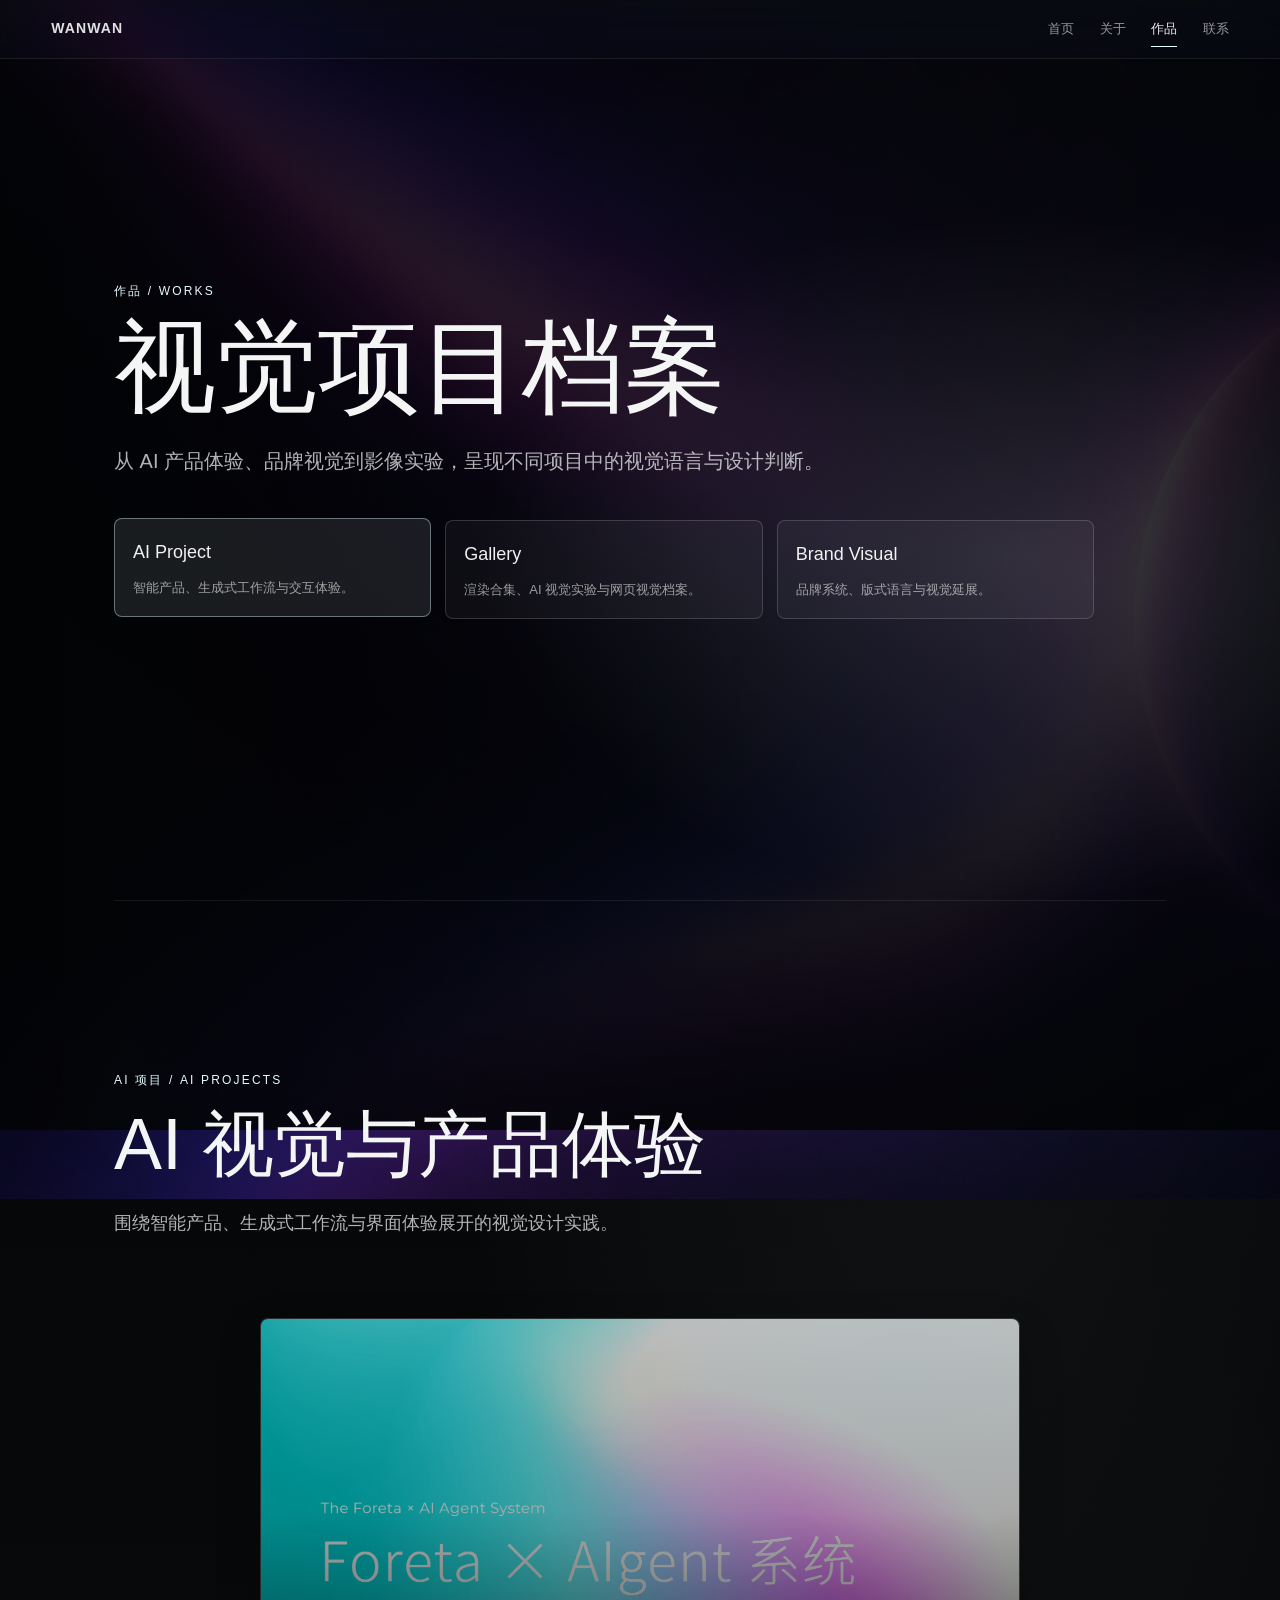
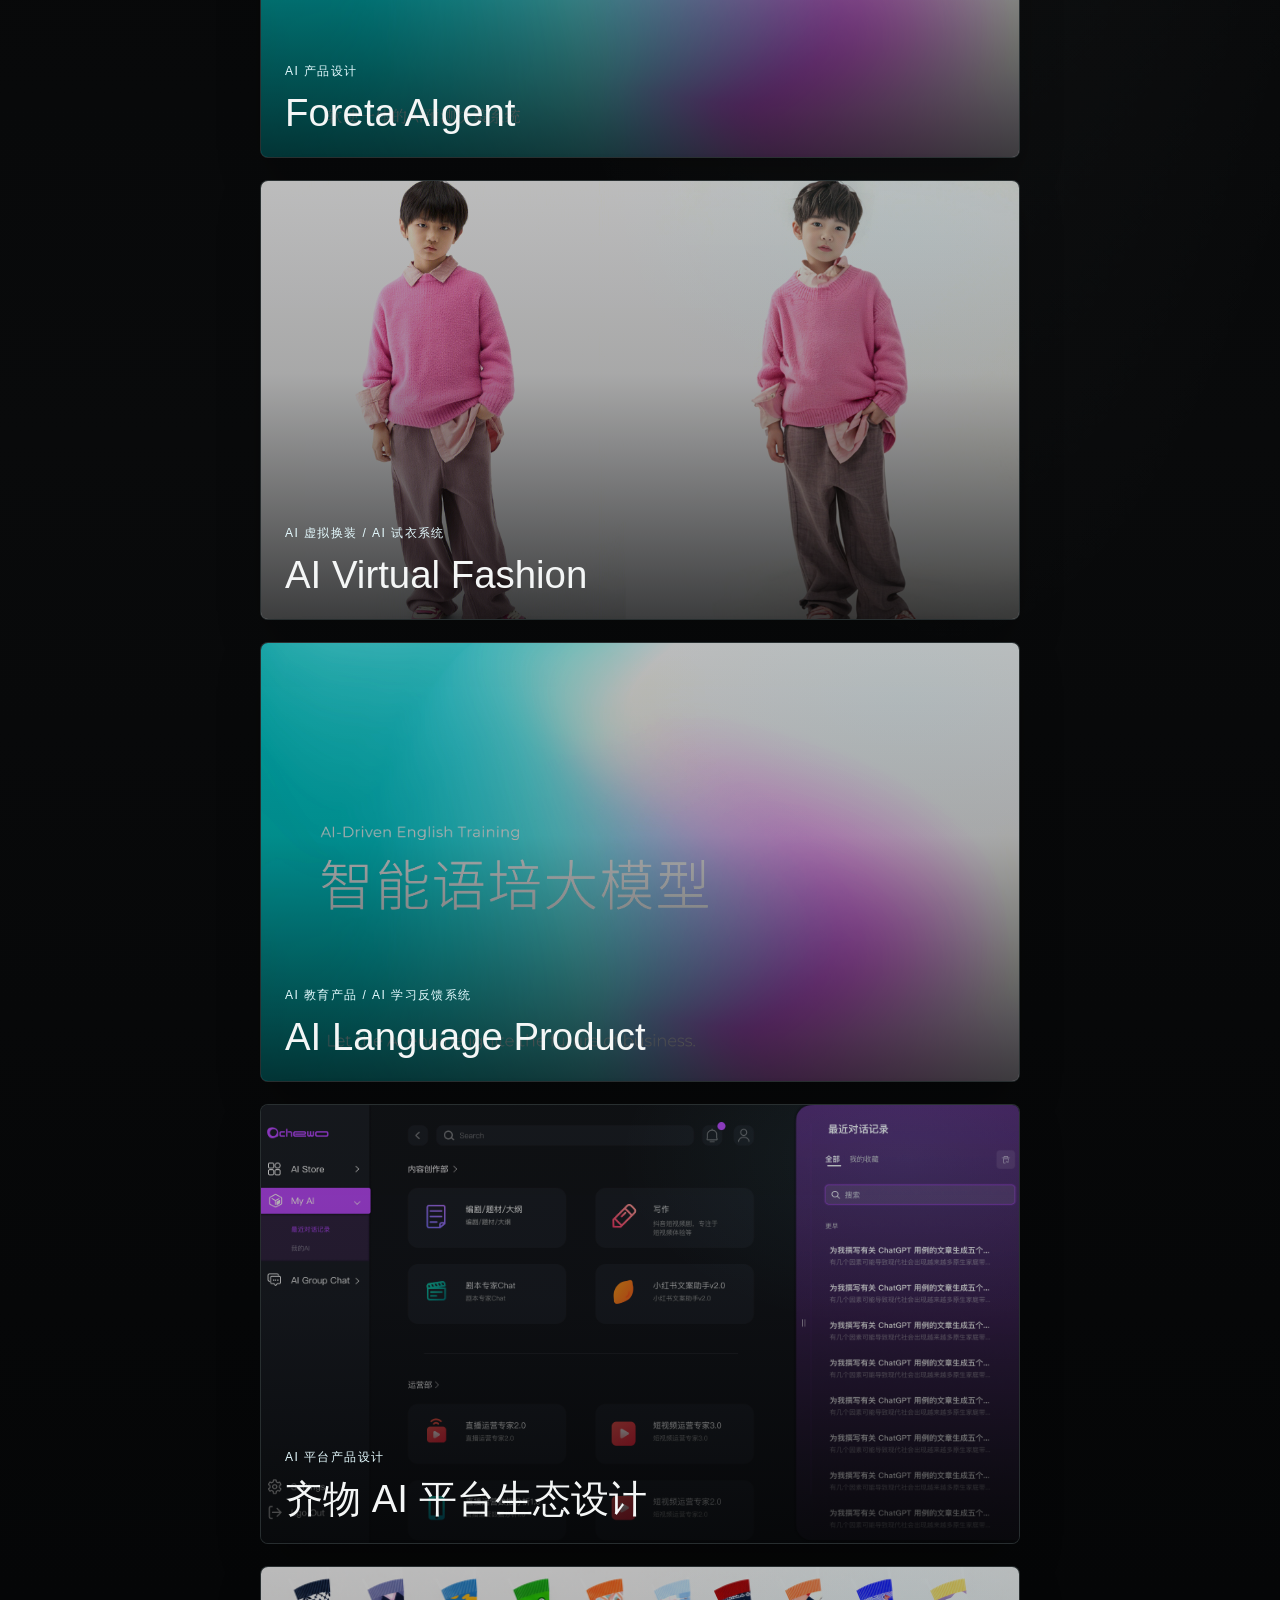
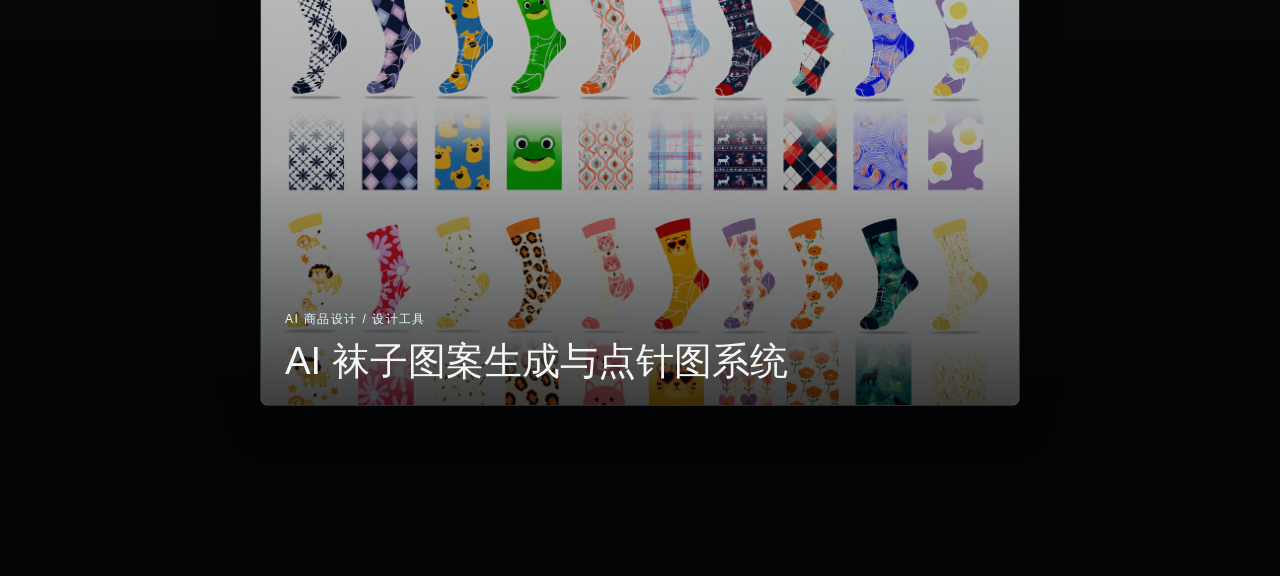
==== commit f5c43f43: "update gallery order and assets" ====
--- a/works.html
+++ b/works.html
@@ -27,13 +27,13 @@
           <strong>AI Project</strong>
           <span>智能产品、生成式工作流与交互体验。</span>
         </a>
+        <a href="#gallery" data-work-tab="gallery">
+          <strong>Gallery</strong>
+          <span>渲染合集、AI 视觉实验与网页视觉档案。</span>
+        </a>
         <a href="#brand-visual" data-work-tab="brand-visual">
           <strong>Brand Visual</strong>
           <span>品牌系统、版式语言与视觉延展。</span>
-        </a>
-        <a href="#gallery" data-work-tab="gallery">
-          <strong>Gallery</strong>
-          <span>渲染合集、AI 视觉实验与网页视觉档案。</span>
         </a>
       </div>
     </section>
@@ -121,112 +121,114 @@
       </div>
 
       <div class="gallery-project-stack">
+        <article class="gallery-project-row reveal is-ai-gallery">
+          <header class="gallery-project-head">
+            <h3>01 AI Generated Visuals</h3>
+            <p>AI 生成饰品、人物与影像实验片段。</p>
+          </header>
+          <div class="gallery-strip" aria-label="01 AI Generated Visuals 横向展示">
+            <figure class="gallery-strip-item is-video"><video data-src="04-gallery/01_AI_Generated_Visuals/0 (1).mp4" muted loop playsinline></video></figure>
+            <figure class="gallery-strip-item is-video"><video data-src="04-gallery/01_AI_Generated_Visuals/0 (2).mp4" muted loop playsinline></video></figure>
+            <figure class="gallery-strip-item is-video"><video data-src="04-gallery/01_AI_Generated_Visuals/1 (1).mp4" muted loop playsinline></video></figure>
+            <figure class="gallery-strip-item is-video"><video data-src="04-gallery/01_AI_Generated_Visuals/1 (2).mp4" muted loop playsinline></video></figure>
+            <figure class="gallery-strip-item is-video"><video data-src="04-gallery/01_AI_Generated_Visuals/1 (3).mp4" muted loop playsinline></video></figure>
+            <figure class="gallery-strip-item is-video"><video data-src="04-gallery/01_AI_Generated_Visuals/1 (4).mp4" muted loop playsinline></video></figure>
+            <figure class="gallery-strip-item is-video"><video data-src="04-gallery/01_AI_Generated_Visuals/1 (5).mp4" muted loop playsinline></video></figure>
+            <figure class="gallery-strip-item is-video"><video data-src="04-gallery/01_AI_Generated_Visuals/1 (6).mp4" muted loop playsinline></video></figure>
+            <figure class="gallery-strip-item is-video"><video data-src="04-gallery/01_AI_Generated_Visuals/1 (7).mp4" muted loop playsinline></video></figure>
+            <figure class="gallery-strip-item"><img data-src="04-gallery/01_AI_Generated_Visuals/2 (1).png" alt="01_AI_Generated_Visuals 2 (1)"></figure>
+            <figure class="gallery-strip-item"><img data-src="04-gallery/01_AI_Generated_Visuals/2 (10).png" alt="01_AI_Generated_Visuals 2 (10)"></figure>
+            <figure class="gallery-strip-item"><img data-src="04-gallery/01_AI_Generated_Visuals/2 (2).png" alt="01_AI_Generated_Visuals 2 (2)"></figure>
+            <figure class="gallery-strip-item"><img data-src="04-gallery/01_AI_Generated_Visuals/2 (3).png" alt="01_AI_Generated_Visuals 2 (3)"></figure>
+            <figure class="gallery-strip-item"><img data-src="04-gallery/01_AI_Generated_Visuals/2 (4).png" alt="01_AI_Generated_Visuals 2 (4)"></figure>
+            <figure class="gallery-strip-item"><img data-src="04-gallery/01_AI_Generated_Visuals/2 (5).png" alt="01_AI_Generated_Visuals 2 (5)"></figure>
+            <figure class="gallery-strip-item"><img data-src="04-gallery/01_AI_Generated_Visuals/2 (6).png" alt="01_AI_Generated_Visuals 2 (6)"></figure>
+            <figure class="gallery-strip-item"><img data-src="04-gallery/01_AI_Generated_Visuals/2 (7).png" alt="01_AI_Generated_Visuals 2 (7)"></figure>
+            <figure class="gallery-strip-item"><img data-src="04-gallery/01_AI_Generated_Visuals/2 (8).png" alt="01_AI_Generated_Visuals 2 (8)"></figure>
+            <figure class="gallery-strip-item"><img data-src="04-gallery/01_AI_Generated_Visuals/2 (9).png" alt="01_AI_Generated_Visuals 2 (9)"></figure>
+            <figure class="gallery-strip-item"><img data-src="04-gallery/01_AI_Generated_Visuals/2(11).png" alt="01_AI_Generated_Visuals 2(11)"></figure>
+            <figure class="gallery-strip-item is-video"><video data-src="04-gallery/01_AI_Generated_Visuals/3 (1).mp4" muted loop playsinline></video></figure>
+            <figure class="gallery-strip-item is-video"><video data-src="04-gallery/01_AI_Generated_Visuals/3 (2).mp4" muted loop playsinline></video></figure>
+            <figure class="gallery-strip-item"><img data-src="04-gallery/01_AI_Generated_Visuals/4 (1).png" alt="01_AI_Generated_Visuals 4 (1)"></figure>
+            <figure class="gallery-strip-item"><img data-src="04-gallery/01_AI_Generated_Visuals/4 (10).png" alt="01_AI_Generated_Visuals 4 (10)"></figure>
+            <figure class="gallery-strip-item"><img data-src="04-gallery/01_AI_Generated_Visuals/4 (11).png" alt="01_AI_Generated_Visuals 4 (11)"></figure>
+            <figure class="gallery-strip-item"><img data-src="04-gallery/01_AI_Generated_Visuals/4 (12).png" alt="01_AI_Generated_Visuals 4 (12)"></figure>
+            <figure class="gallery-strip-item"><img data-src="04-gallery/01_AI_Generated_Visuals/4 (13).png" alt="01_AI_Generated_Visuals 4 (13)"></figure>
+            <figure class="gallery-strip-item"><img data-src="04-gallery/01_AI_Generated_Visuals/4 (14).png" alt="01_AI_Generated_Visuals 4 (14)"></figure>
+            <figure class="gallery-strip-item"><img data-src="04-gallery/01_AI_Generated_Visuals/4 (15).png" alt="01_AI_Generated_Visuals 4 (15)"></figure>
+            <figure class="gallery-strip-item"><img data-src="04-gallery/01_AI_Generated_Visuals/4 (16).png" alt="01_AI_Generated_Visuals 4 (16)"></figure>
+            <figure class="gallery-strip-item"><img data-src="04-gallery/01_AI_Generated_Visuals/4 (17).png" alt="01_AI_Generated_Visuals 4 (17)"></figure>
+            <figure class="gallery-strip-item"><img data-src="04-gallery/01_AI_Generated_Visuals/4 (2).png" alt="01_AI_Generated_Visuals 4 (2)"></figure>
+            <figure class="gallery-strip-item"><img data-src="04-gallery/01_AI_Generated_Visuals/4 (3).png" alt="01_AI_Generated_Visuals 4 (3)"></figure>
+            <figure class="gallery-strip-item"><img data-src="04-gallery/01_AI_Generated_Visuals/4 (4).png" alt="01_AI_Generated_Visuals 4 (4)"></figure>
+            <figure class="gallery-strip-item"><img data-src="04-gallery/01_AI_Generated_Visuals/4 (5).png" alt="01_AI_Generated_Visuals 4 (5)"></figure>
+            <figure class="gallery-strip-item"><img data-src="04-gallery/01_AI_Generated_Visuals/4 (6).png" alt="01_AI_Generated_Visuals 4 (6)"></figure>
+            <figure class="gallery-strip-item"><img data-src="04-gallery/01_AI_Generated_Visuals/4 (7).png" alt="01_AI_Generated_Visuals 4 (7)"></figure>
+            <figure class="gallery-strip-item"><img data-src="04-gallery/01_AI_Generated_Visuals/4 (8).png" alt="01_AI_Generated_Visuals 4 (8)"></figure>
+            <figure class="gallery-strip-item"><img data-src="04-gallery/01_AI_Generated_Visuals/4 (9).png" alt="01_AI_Generated_Visuals 4 (9)"></figure>
+          </div>
+        </article>
+
         <article class="gallery-project-row reveal">
           <header class="gallery-project-head">
-            <h3>01 C4D Render Collection</h3>
+            <h3>02 C4D Render Collection</h3>
             <p>产品渲染、动态视觉与材质质感探索。</p>
           </header>
-          <div class="gallery-strip" aria-label="01 C4D Render Collection 横向展示">
-            <figure class="gallery-strip-item is-video"><video data-src="05-gallery/01_C4D_Render_Collection/1.mp4" muted loop playsinline></video></figure>
-            <figure class="gallery-strip-item"><img data-src="05-gallery/01_C4D_Render_Collection/2 (1).png" alt="01_C4D_Render_Collection 2 (1)"></figure>
-            <figure class="gallery-strip-item"><img data-src="05-gallery/01_C4D_Render_Collection/2 (2).png" alt="01_C4D_Render_Collection 2 (2)"></figure>
-            <figure class="gallery-strip-item"><img data-src="05-gallery/01_C4D_Render_Collection/2 (3).png" alt="01_C4D_Render_Collection 2 (3)"></figure>
-            <figure class="gallery-strip-item"><img data-src="05-gallery/01_C4D_Render_Collection/3 (1).jpg" alt="01_C4D_Render_Collection 3 (1)"></figure>
-            <figure class="gallery-strip-item"><img data-src="05-gallery/01_C4D_Render_Collection/3 (2).jpg" alt="01_C4D_Render_Collection 3 (2)"></figure>
-            <figure class="gallery-strip-item"><img data-src="05-gallery/01_C4D_Render_Collection/3 (3).jpg" alt="01_C4D_Render_Collection 3 (3)"></figure>
-            <figure class="gallery-strip-item"><img data-src="05-gallery/01_C4D_Render_Collection/3 (4).jpg" alt="01_C4D_Render_Collection 3 (4)"></figure>
-            <figure class="gallery-strip-item"><img data-src="05-gallery/01_C4D_Render_Collection/3 (5).jpg" alt="01_C4D_Render_Collection 3 (5)"></figure>
-            <figure class="gallery-strip-item"><img data-src="05-gallery/01_C4D_Render_Collection/3 (6).jpg" alt="01_C4D_Render_Collection 3 (6)"></figure>
-            <figure class="gallery-strip-item"><img data-src="05-gallery/01_C4D_Render_Collection/3 (7).jpg" alt="01_C4D_Render_Collection 3 (7)"></figure>
-            <figure class="gallery-strip-item"><img data-src="05-gallery/01_C4D_Render_Collection/3 (8).jpg" alt="01_C4D_Render_Collection 3 (8)"></figure>
-            <figure class="gallery-strip-item"><img data-src="05-gallery/01_C4D_Render_Collection/3 (9).jpg" alt="01_C4D_Render_Collection 3 (9)"></figure>
-            <figure class="gallery-strip-item"><img data-src="05-gallery/01_C4D_Render_Collection/4 (1).png" alt="01_C4D_Render_Collection 4 (1)"></figure>
-            <figure class="gallery-strip-item"><img data-src="05-gallery/01_C4D_Render_Collection/4 (10).png" alt="01_C4D_Render_Collection 4 (10)"></figure>
-            <figure class="gallery-strip-item"><img data-src="05-gallery/01_C4D_Render_Collection/4 (11).png" alt="01_C4D_Render_Collection 4 (11)"></figure>
-            <figure class="gallery-strip-item"><img data-src="05-gallery/01_C4D_Render_Collection/4 (12).png" alt="01_C4D_Render_Collection 4 (12)"></figure>
-            <figure class="gallery-strip-item"><img data-src="05-gallery/01_C4D_Render_Collection/4 (13).png" alt="01_C4D_Render_Collection 4 (13)"></figure>
-            <figure class="gallery-strip-item"><img data-src="05-gallery/01_C4D_Render_Collection/4 (14).png" alt="01_C4D_Render_Collection 4 (14)"></figure>
-            <figure class="gallery-strip-item"><img data-src="05-gallery/01_C4D_Render_Collection/4 (15).png" alt="01_C4D_Render_Collection 4 (15)"></figure>
-            <figure class="gallery-strip-item"><img data-src="05-gallery/01_C4D_Render_Collection/4 (16).png" alt="01_C4D_Render_Collection 4 (16)"></figure>
-            <figure class="gallery-strip-item"><img data-src="05-gallery/01_C4D_Render_Collection/4 (17).png" alt="01_C4D_Render_Collection 4 (17)"></figure>
-            <figure class="gallery-strip-item"><img data-src="05-gallery/01_C4D_Render_Collection/4 (18).png" alt="01_C4D_Render_Collection 4 (18)"></figure>
-            <figure class="gallery-strip-item"><img data-src="05-gallery/01_C4D_Render_Collection/4 (19).png" alt="01_C4D_Render_Collection 4 (19)"></figure>
-            <figure class="gallery-strip-item"><img data-src="05-gallery/01_C4D_Render_Collection/4 (2).png" alt="01_C4D_Render_Collection 4 (2)"></figure>
-            <figure class="gallery-strip-item"><img data-src="05-gallery/01_C4D_Render_Collection/4 (20).png" alt="01_C4D_Render_Collection 4 (20)"></figure>
-            <figure class="gallery-strip-item"><img data-src="05-gallery/01_C4D_Render_Collection/4 (21).png" alt="01_C4D_Render_Collection 4 (21)"></figure>
-            <figure class="gallery-strip-item"><img data-src="05-gallery/01_C4D_Render_Collection/4 (22).png" alt="01_C4D_Render_Collection 4 (22)"></figure>
-            <figure class="gallery-strip-item"><img data-src="05-gallery/01_C4D_Render_Collection/4 (23).png" alt="01_C4D_Render_Collection 4 (23)"></figure>
-            <figure class="gallery-strip-item"><img data-src="05-gallery/01_C4D_Render_Collection/4 (24).png" alt="01_C4D_Render_Collection 4 (24)"></figure>
-            <figure class="gallery-strip-item"><img data-src="05-gallery/01_C4D_Render_Collection/4 (25).png" alt="01_C4D_Render_Collection 4 (25)"></figure>
-            <figure class="gallery-strip-item"><img data-src="05-gallery/01_C4D_Render_Collection/4 (26).png" alt="01_C4D_Render_Collection 4 (26)"></figure>
-            <figure class="gallery-strip-item"><img data-src="05-gallery/01_C4D_Render_Collection/4 (27).png" alt="01_C4D_Render_Collection 4 (27)"></figure>
-            <figure class="gallery-strip-item"><img data-src="05-gallery/01_C4D_Render_Collection/4 (28).png" alt="01_C4D_Render_Collection 4 (28)"></figure>
-            <figure class="gallery-strip-item"><img data-src="05-gallery/01_C4D_Render_Collection/4 (29).png" alt="01_C4D_Render_Collection 4 (29)"></figure>
-            <figure class="gallery-strip-item"><img data-src="05-gallery/01_C4D_Render_Collection/4 (3).png" alt="01_C4D_Render_Collection 4 (3)"></figure>
-            <figure class="gallery-strip-item"><img data-src="05-gallery/01_C4D_Render_Collection/4 (30).png" alt="01_C4D_Render_Collection 4 (30)"></figure>
-            <figure class="gallery-strip-item"><img data-src="05-gallery/01_C4D_Render_Collection/4 (31).png" alt="01_C4D_Render_Collection 4 (31)"></figure>
-            <figure class="gallery-strip-item"><img data-src="05-gallery/01_C4D_Render_Collection/4 (32).png" alt="01_C4D_Render_Collection 4 (32)"></figure>
-            <figure class="gallery-strip-item"><img data-src="05-gallery/01_C4D_Render_Collection/4 (33).png" alt="01_C4D_Render_Collection 4 (33)"></figure>
-            <figure class="gallery-strip-item"><img data-src="05-gallery/01_C4D_Render_Collection/4 (34).png" alt="01_C4D_Render_Collection 4 (34)"></figure>
-            <figure class="gallery-strip-item"><img data-src="05-gallery/01_C4D_Render_Collection/4 (35).png" alt="01_C4D_Render_Collection 4 (35)"></figure>
-            <figure class="gallery-strip-item"><img data-src="05-gallery/01_C4D_Render_Collection/4 (36).png" alt="01_C4D_Render_Collection 4 (36)"></figure>
-            <figure class="gallery-strip-item"><img data-src="05-gallery/01_C4D_Render_Collection/4 (37).png" alt="01_C4D_Render_Collection 4 (37)"></figure>
-            <figure class="gallery-strip-item"><img data-src="05-gallery/01_C4D_Render_Collection/4 (38).png" alt="01_C4D_Render_Collection 4 (38)"></figure>
-            <figure class="gallery-strip-item"><img data-src="05-gallery/01_C4D_Render_Collection/4 (39).png" alt="01_C4D_Render_Collection 4 (39)"></figure>
-            <figure class="gallery-strip-item"><img data-src="05-gallery/01_C4D_Render_Collection/4 (4).png" alt="01_C4D_Render_Collection 4 (4)"></figure>
-            <figure class="gallery-strip-item"><img data-src="05-gallery/01_C4D_Render_Collection/4 (40).png" alt="01_C4D_Render_Collection 4 (40)"></figure>
-            <figure class="gallery-strip-item"><img data-src="05-gallery/01_C4D_Render_Collection/4 (5).png" alt="01_C4D_Render_Collection 4 (5)"></figure>
-            <figure class="gallery-strip-item"><img data-src="05-gallery/01_C4D_Render_Collection/4 (6).png" alt="01_C4D_Render_Collection 4 (6)"></figure>
-            <figure class="gallery-strip-item"><img data-src="05-gallery/01_C4D_Render_Collection/4 (7).png" alt="01_C4D_Render_Collection 4 (7)"></figure>
-            <figure class="gallery-strip-item"><img data-src="05-gallery/01_C4D_Render_Collection/4 (8).png" alt="01_C4D_Render_Collection 4 (8)"></figure>
-            <figure class="gallery-strip-item"><img data-src="05-gallery/01_C4D_Render_Collection/4 (9).png" alt="01_C4D_Render_Collection 4 (9)"></figure>
-            <figure class="gallery-strip-item"><img data-src="05-gallery/01_C4D_Render_Collection/5(1).jpg" alt="01_C4D_Render_Collection 5(1)"></figure>
-          </div>
-        </article>
-
-        <article class="gallery-project-row reveal is-ai-gallery">
-          <header class="gallery-project-head">
-            <h3>02 AI Generated Visuals</h3>
-            <p>AI 生成饰品、人物与影像实验片段。</p>
-          </header>
-          <div class="gallery-strip" aria-label="02 AI Generated Visuals 横向展示">
-            <figure class="gallery-strip-item is-video"><video data-src="05-gallery/02_AI_Generated_Visuals/1 (1).mp4" muted loop playsinline></video></figure>
-            <figure class="gallery-strip-item is-video"><video data-src="05-gallery/02_AI_Generated_Visuals/1 (2).mp4" muted loop playsinline></video></figure>
-            <figure class="gallery-strip-item is-video"><video data-src="05-gallery/02_AI_Generated_Visuals/1 (3).mp4" muted loop playsinline></video></figure>
-            <figure class="gallery-strip-item is-video"><video data-src="05-gallery/02_AI_Generated_Visuals/1 (4).mp4" muted loop playsinline></video></figure>
-            <figure class="gallery-strip-item is-video"><video data-src="05-gallery/02_AI_Generated_Visuals/1 (5).mp4" muted loop playsinline></video></figure>
-            <figure class="gallery-strip-item is-video"><video data-src="05-gallery/02_AI_Generated_Visuals/1 (6).mp4" muted loop playsinline></video></figure>
-            <figure class="gallery-strip-item is-video"><video data-src="05-gallery/02_AI_Generated_Visuals/1 (7).mp4" muted loop playsinline></video></figure>
-            <figure class="gallery-strip-item"><img data-src="05-gallery/02_AI_Generated_Visuals/2 (1).png" alt="02_AI_Generated_Visuals 2 (1)"></figure>
-            <figure class="gallery-strip-item"><img data-src="05-gallery/02_AI_Generated_Visuals/2 (10).png" alt="02_AI_Generated_Visuals 2 (10)"></figure>
-            <figure class="gallery-strip-item"><img data-src="05-gallery/02_AI_Generated_Visuals/2 (2).png" alt="02_AI_Generated_Visuals 2 (2)"></figure>
-            <figure class="gallery-strip-item"><img data-src="05-gallery/02_AI_Generated_Visuals/2 (3).png" alt="02_AI_Generated_Visuals 2 (3)"></figure>
-            <figure class="gallery-strip-item"><img data-src="05-gallery/02_AI_Generated_Visuals/2 (4).png" alt="02_AI_Generated_Visuals 2 (4)"></figure>
-            <figure class="gallery-strip-item"><img data-src="05-gallery/02_AI_Generated_Visuals/2 (5).png" alt="02_AI_Generated_Visuals 2 (5)"></figure>
-            <figure class="gallery-strip-item"><img data-src="05-gallery/02_AI_Generated_Visuals/2 (6).png" alt="02_AI_Generated_Visuals 2 (6)"></figure>
-            <figure class="gallery-strip-item"><img data-src="05-gallery/02_AI_Generated_Visuals/2 (7).png" alt="02_AI_Generated_Visuals 2 (7)"></figure>
-            <figure class="gallery-strip-item"><img data-src="05-gallery/02_AI_Generated_Visuals/2 (8).png" alt="02_AI_Generated_Visuals 2 (8)"></figure>
-            <figure class="gallery-strip-item"><img data-src="05-gallery/02_AI_Generated_Visuals/2 (9).png" alt="02_AI_Generated_Visuals 2 (9)"></figure>
-            <figure class="gallery-strip-item"><img data-src="05-gallery/02_AI_Generated_Visuals/2(11).png" alt="02_AI_Generated_Visuals 2(11)"></figure>
-            <figure class="gallery-strip-item is-video"><video data-src="05-gallery/02_AI_Generated_Visuals/3 (1).mp4" muted loop playsinline></video></figure>
-            <figure class="gallery-strip-item is-video"><video data-src="05-gallery/02_AI_Generated_Visuals/3 (2).mp4" muted loop playsinline></video></figure>
-            <figure class="gallery-strip-item"><img data-src="05-gallery/02_AI_Generated_Visuals/4 (1).png" alt="02_AI_Generated_Visuals 4 (1)"></figure>
-            <figure class="gallery-strip-item"><img data-src="05-gallery/02_AI_Generated_Visuals/4 (10).png" alt="02_AI_Generated_Visuals 4 (10)"></figure>
-            <figure class="gallery-strip-item"><img data-src="05-gallery/02_AI_Generated_Visuals/4 (11).png" alt="02_AI_Generated_Visuals 4 (11)"></figure>
-            <figure class="gallery-strip-item"><img data-src="05-gallery/02_AI_Generated_Visuals/4 (12).png" alt="02_AI_Generated_Visuals 4 (12)"></figure>
-            <figure class="gallery-strip-item"><img data-src="05-gallery/02_AI_Generated_Visuals/4 (13).png" alt="02_AI_Generated_Visuals 4 (13)"></figure>
-            <figure class="gallery-strip-item"><img data-src="05-gallery/02_AI_Generated_Visuals/4 (14).png" alt="02_AI_Generated_Visuals 4 (14)"></figure>
-            <figure class="gallery-strip-item"><img data-src="05-gallery/02_AI_Generated_Visuals/4 (15).png" alt="02_AI_Generated_Visuals 4 (15)"></figure>
-            <figure class="gallery-strip-item"><img data-src="05-gallery/02_AI_Generated_Visuals/4 (16).png" alt="02_AI_Generated_Visuals 4 (16)"></figure>
-            <figure class="gallery-strip-item"><img data-src="05-gallery/02_AI_Generated_Visuals/4 (17).png" alt="02_AI_Generated_Visuals 4 (17)"></figure>
-            <figure class="gallery-strip-item"><img data-src="05-gallery/02_AI_Generated_Visuals/4 (2).png" alt="02_AI_Generated_Visuals 4 (2)"></figure>
-            <figure class="gallery-strip-item"><img data-src="05-gallery/02_AI_Generated_Visuals/4 (3).png" alt="02_AI_Generated_Visuals 4 (3)"></figure>
-            <figure class="gallery-strip-item"><img data-src="05-gallery/02_AI_Generated_Visuals/4 (4).png" alt="02_AI_Generated_Visuals 4 (4)"></figure>
-            <figure class="gallery-strip-item"><img data-src="05-gallery/02_AI_Generated_Visuals/4 (5).png" alt="02_AI_Generated_Visuals 4 (5)"></figure>
-            <figure class="gallery-strip-item"><img data-src="05-gallery/02_AI_Generated_Visuals/4 (6).png" alt="02_AI_Generated_Visuals 4 (6)"></figure>
-            <figure class="gallery-strip-item"><img data-src="05-gallery/02_AI_Generated_Visuals/4 (7).png" alt="02_AI_Generated_Visuals 4 (7)"></figure>
-            <figure class="gallery-strip-item"><img data-src="05-gallery/02_AI_Generated_Visuals/4 (8).png" alt="02_AI_Generated_Visuals 4 (8)"></figure>
-            <figure class="gallery-strip-item"><img data-src="05-gallery/02_AI_Generated_Visuals/4 (9).png" alt="02_AI_Generated_Visuals 4 (9)"></figure>
+          <div class="gallery-strip" aria-label="02 C4D Render Collection 横向展示">
+            <figure class="gallery-strip-item is-video"><video data-src="04-gallery/02_C4D_Render_Collection/1.mp4" muted loop playsinline></video></figure>
+            <figure class="gallery-strip-item"><img data-src="04-gallery/02_C4D_Render_Collection/2 (1).png" alt="02_C4D_Render_Collection 2 (1)"></figure>
+            <figure class="gallery-strip-item"><img data-src="04-gallery/02_C4D_Render_Collection/2 (2).png" alt="02_C4D_Render_Collection 2 (2)"></figure>
+            <figure class="gallery-strip-item"><img data-src="04-gallery/02_C4D_Render_Collection/2 (3).png" alt="02_C4D_Render_Collection 2 (3)"></figure>
+            <figure class="gallery-strip-item"><img data-src="04-gallery/02_C4D_Render_Collection/3 (1).jpg" alt="02_C4D_Render_Collection 3 (1)"></figure>
+            <figure class="gallery-strip-item"><img data-src="04-gallery/02_C4D_Render_Collection/3 (2).jpg" alt="02_C4D_Render_Collection 3 (2)"></figure>
+            <figure class="gallery-strip-item"><img data-src="04-gallery/02_C4D_Render_Collection/3 (3).jpg" alt="02_C4D_Render_Collection 3 (3)"></figure>
+            <figure class="gallery-strip-item"><img data-src="04-gallery/02_C4D_Render_Collection/3 (4).jpg" alt="02_C4D_Render_Collection 3 (4)"></figure>
+            <figure class="gallery-strip-item"><img data-src="04-gallery/02_C4D_Render_Collection/3 (5).jpg" alt="02_C4D_Render_Collection 3 (5)"></figure>
+            <figure class="gallery-strip-item"><img data-src="04-gallery/02_C4D_Render_Collection/3 (6).jpg" alt="02_C4D_Render_Collection 3 (6)"></figure>
+            <figure class="gallery-strip-item"><img data-src="04-gallery/02_C4D_Render_Collection/3 (7).jpg" alt="02_C4D_Render_Collection 3 (7)"></figure>
+            <figure class="gallery-strip-item"><img data-src="04-gallery/02_C4D_Render_Collection/3 (8).jpg" alt="02_C4D_Render_Collection 3 (8)"></figure>
+            <figure class="gallery-strip-item"><img data-src="04-gallery/02_C4D_Render_Collection/3 (9).jpg" alt="02_C4D_Render_Collection 3 (9)"></figure>
+            <figure class="gallery-strip-item"><img data-src="04-gallery/02_C4D_Render_Collection/4 (1).png" alt="02_C4D_Render_Collection 4 (1)"></figure>
+            <figure class="gallery-strip-item"><img data-src="04-gallery/02_C4D_Render_Collection/4 (10).png" alt="02_C4D_Render_Collection 4 (10)"></figure>
+            <figure class="gallery-strip-item"><img data-src="04-gallery/02_C4D_Render_Collection/4 (11).png" alt="02_C4D_Render_Collection 4 (11)"></figure>
+            <figure class="gallery-strip-item"><img data-src="04-gallery/02_C4D_Render_Collection/4 (12).png" alt="02_C4D_Render_Collection 4 (12)"></figure>
+            <figure class="gallery-strip-item"><img data-src="04-gallery/02_C4D_Render_Collection/4 (13).png" alt="02_C4D_Render_Collection 4 (13)"></figure>
+            <figure class="gallery-strip-item"><img data-src="04-gallery/02_C4D_Render_Collection/4 (14).png" alt="02_C4D_Render_Collection 4 (14)"></figure>
+            <figure class="gallery-strip-item"><img data-src="04-gallery/02_C4D_Render_Collection/4 (15).png" alt="02_C4D_Render_Collection 4 (15)"></figure>
+            <figure class="gallery-strip-item"><img data-src="04-gallery/02_C4D_Render_Collection/4 (16).png" alt="02_C4D_Render_Collection 4 (16)"></figure>
+            <figure class="gallery-strip-item"><img data-src="04-gallery/02_C4D_Render_Collection/4 (17).png" alt="02_C4D_Render_Collection 4 (17)"></figure>
+            <figure class="gallery-strip-item"><img data-src="04-gallery/02_C4D_Render_Collection/4 (18).png" alt="02_C4D_Render_Collection 4 (18)"></figure>
+            <figure class="gallery-strip-item"><img data-src="04-gallery/02_C4D_Render_Collection/4 (19).png" alt="02_C4D_Render_Collection 4 (19)"></figure>
+            <figure class="gallery-strip-item"><img data-src="04-gallery/02_C4D_Render_Collection/4 (2).png" alt="02_C4D_Render_Collection 4 (2)"></figure>
+            <figure class="gallery-strip-item"><img data-src="04-gallery/02_C4D_Render_Collection/4 (20).png" alt="02_C4D_Render_Collection 4 (20)"></figure>
+            <figure class="gallery-strip-item"><img data-src="04-gallery/02_C4D_Render_Collection/4 (21).png" alt="02_C4D_Render_Collection 4 (21)"></figure>
+            <figure class="gallery-strip-item"><img data-src="04-gallery/02_C4D_Render_Collection/4 (22).png" alt="02_C4D_Render_Collection 4 (22)"></figure>
+            <figure class="gallery-strip-item"><img data-src="04-gallery/02_C4D_Render_Collection/4 (23).png" alt="02_C4D_Render_Collection 4 (23)"></figure>
+            <figure class="gallery-strip-item"><img data-src="04-gallery/02_C4D_Render_Collection/4 (24).png" alt="02_C4D_Render_Collection 4 (24)"></figure>
+            <figure class="gallery-strip-item"><img data-src="04-gallery/02_C4D_Render_Collection/4 (25).png" alt="02_C4D_Render_Collection 4 (25)"></figure>
+            <figure class="gallery-strip-item"><img data-src="04-gallery/02_C4D_Render_Collection/4 (26).png" alt="02_C4D_Render_Collection 4 (26)"></figure>
+            <figure class="gallery-strip-item"><img data-src="04-gallery/02_C4D_Render_Collection/4 (27).png" alt="02_C4D_Render_Collection 4 (27)"></figure>
+            <figure class="gallery-strip-item"><img data-src="04-gallery/02_C4D_Render_Collection/4 (28).png" alt="02_C4D_Render_Collection 4 (28)"></figure>
+            <figure class="gallery-strip-item"><img data-src="04-gallery/02_C4D_Render_Collection/4 (29).png" alt="02_C4D_Render_Collection 4 (29)"></figure>
+            <figure class="gallery-strip-item"><img data-src="04-gallery/02_C4D_Render_Collection/4 (3).png" alt="02_C4D_Render_Collection 4 (3)"></figure>
+            <figure class="gallery-strip-item"><img data-src="04-gallery/02_C4D_Render_Collection/4 (30).png" alt="02_C4D_Render_Collection 4 (30)"></figure>
+            <figure class="gallery-strip-item"><img data-src="04-gallery/02_C4D_Render_Collection/4 (31).png" alt="02_C4D_Render_Collection 4 (31)"></figure>
+            <figure class="gallery-strip-item"><img data-src="04-gallery/02_C4D_Render_Collection/4 (32).png" alt="02_C4D_Render_Collection 4 (32)"></figure>
+            <figure class="gallery-strip-item"><img data-src="04-gallery/02_C4D_Render_Collection/4 (33).png" alt="02_C4D_Render_Collection 4 (33)"></figure>
+            <figure class="gallery-strip-item"><img data-src="04-gallery/02_C4D_Render_Collection/4 (34).png" alt="02_C4D_Render_Collection 4 (34)"></figure>
+            <figure class="gallery-strip-item"><img data-src="04-gallery/02_C4D_Render_Collection/4 (35).png" alt="02_C4D_Render_Collection 4 (35)"></figure>
+            <figure class="gallery-strip-item"><img data-src="04-gallery/02_C4D_Render_Collection/4 (36).png" alt="02_C4D_Render_Collection 4 (36)"></figure>
+            <figure class="gallery-strip-item"><img data-src="04-gallery/02_C4D_Render_Collection/4 (37).png" alt="02_C4D_Render_Collection 4 (37)"></figure>
+            <figure class="gallery-strip-item"><img data-src="04-gallery/02_C4D_Render_Collection/4 (38).png" alt="02_C4D_Render_Collection 4 (38)"></figure>
+            <figure class="gallery-strip-item"><img data-src="04-gallery/02_C4D_Render_Collection/4 (39).png" alt="02_C4D_Render_Collection 4 (39)"></figure>
+            <figure class="gallery-strip-item"><img data-src="04-gallery/02_C4D_Render_Collection/4 (4).png" alt="02_C4D_Render_Collection 4 (4)"></figure>
+            <figure class="gallery-strip-item"><img data-src="04-gallery/02_C4D_Render_Collection/4 (40).png" alt="02_C4D_Render_Collection 4 (40)"></figure>
+            <figure class="gallery-strip-item"><img data-src="04-gallery/02_C4D_Render_Collection/4 (5).png" alt="02_C4D_Render_Collection 4 (5)"></figure>
+            <figure class="gallery-strip-item"><img data-src="04-gallery/02_C4D_Render_Collection/4 (6).png" alt="02_C4D_Render_Collection 4 (6)"></figure>
+            <figure class="gallery-strip-item"><img data-src="04-gallery/02_C4D_Render_Collection/4 (7).png" alt="02_C4D_Render_Collection 4 (7)"></figure>
+            <figure class="gallery-strip-item"><img data-src="04-gallery/02_C4D_Render_Collection/4 (8).png" alt="02_C4D_Render_Collection 4 (8)"></figure>
+            <figure class="gallery-strip-item"><img data-src="04-gallery/02_C4D_Render_Collection/4 (9).png" alt="02_C4D_Render_Collection 4 (9)"></figure>
+            <figure class="gallery-strip-item"><img data-src="04-gallery/02_C4D_Render_Collection/5(1).jpg" alt="02_C4D_Render_Collection 5(1)"></figure>
           </div>
         </article>
 
@@ -236,21 +238,21 @@
             <p>页面封面、设计规范、项目展示与视觉延展稿。</p>
           </header>
           <div class="gallery-strip" aria-label="03 Web Visual Archive 横向展示">
-            <figure class="gallery-strip-item"><img data-src="05-gallery/03_Web_Visual_Archive/1.png" alt="03_Web_Visual_Archive 1"></figure>
-            <figure class="gallery-strip-item"><img data-src="05-gallery/03_Web_Visual_Archive/2.png" alt="03_Web_Visual_Archive 2"></figure>
-            <figure class="gallery-strip-item"><img data-src="05-gallery/03_Web_Visual_Archive/3.png" alt="03_Web_Visual_Archive 3"></figure>
-            <figure class="gallery-strip-item"><img data-src="05-gallery/03_Web_Visual_Archive/4.png" alt="03_Web_Visual_Archive 4"></figure>
-            <figure class="gallery-strip-item"><img data-src="05-gallery/03_Web_Visual_Archive/5.png" alt="03_Web_Visual_Archive 5"></figure>
-            <figure class="gallery-strip-item"><img data-src="05-gallery/03_Web_Visual_Archive/6.jpg" alt="03_Web_Visual_Archive 6"></figure>
-            <figure class="gallery-strip-item"><img data-src="05-gallery/03_Web_Visual_Archive/7.jpg" alt="03_Web_Visual_Archive 7"></figure>
-            <figure class="gallery-strip-item"><img data-src="05-gallery/03_Web_Visual_Archive/8.jpg" alt="03_Web_Visual_Archive 8"></figure>
-            <figure class="gallery-strip-item is-collapsible"><img data-src="05-gallery/03_Web_Visual_Archive/9.jpg" alt="03_Web_Visual_Archive 9"></figure>
-            <figure class="gallery-strip-item is-collapsible"><img data-src="05-gallery/03_Web_Visual_Archive/10.jpg" alt="03_Web_Visual_Archive 10"></figure>
-            <figure class="gallery-strip-item is-collapsible"><img data-src="05-gallery/03_Web_Visual_Archive/11.jpg" alt="03_Web_Visual_Archive 11"></figure>
-            <figure class="gallery-strip-item"><img data-src="05-gallery/03_Web_Visual_Archive/12.jpg" alt="03_Web_Visual_Archive 12"></figure>
-            <figure class="gallery-strip-item is-collapsible"><img data-src="05-gallery/03_Web_Visual_Archive/13.png" alt="03_Web_Visual_Archive 13"></figure>
-            <figure class="gallery-strip-item"><img data-src="05-gallery/03_Web_Visual_Archive/14.jpg" alt="03_Web_Visual_Archive 14"></figure>
-            <figure class="gallery-strip-item"><img data-src="05-gallery/03_Web_Visual_Archive/15.jpg" alt="03_Web_Visual_Archive 15"></figure>
+            <figure class="gallery-strip-item"><img data-src="04-gallery/03_Web_Visual_Archive/1.png" alt="03_Web_Visual_Archive 1"></figure>
+            <figure class="gallery-strip-item"><img data-src="04-gallery/03_Web_Visual_Archive/2.png" alt="03_Web_Visual_Archive 2"></figure>
+            <figure class="gallery-strip-item"><img data-src="04-gallery/03_Web_Visual_Archive/3.png" alt="03_Web_Visual_Archive 3"></figure>
+            <figure class="gallery-strip-item"><img data-src="04-gallery/03_Web_Visual_Archive/4.png" alt="03_Web_Visual_Archive 4"></figure>
+            <figure class="gallery-strip-item"><img data-src="04-gallery/03_Web_Visual_Archive/5.png" alt="03_Web_Visual_Archive 5"></figure>
+            <figure class="gallery-strip-item"><img data-src="04-gallery/03_Web_Visual_Archive/6.jpg" alt="03_Web_Visual_Archive 6"></figure>
+            <figure class="gallery-strip-item"><img data-src="04-gallery/03_Web_Visual_Archive/7.jpg" alt="03_Web_Visual_Archive 7"></figure>
+            <figure class="gallery-strip-item"><img data-src="04-gallery/03_Web_Visual_Archive/8.jpg" alt="03_Web_Visual_Archive 8"></figure>
+            <figure class="gallery-strip-item is-collapsible"><img data-src="04-gallery/03_Web_Visual_Archive/9.jpg" alt="03_Web_Visual_Archive 9"></figure>
+            <figure class="gallery-strip-item is-collapsible"><img data-src="04-gallery/03_Web_Visual_Archive/10.jpg" alt="03_Web_Visual_Archive 10"></figure>
+            <figure class="gallery-strip-item is-collapsible"><img data-src="04-gallery/03_Web_Visual_Archive/11.jpg" alt="03_Web_Visual_Archive 11"></figure>
+            <figure class="gallery-strip-item"><img data-src="04-gallery/03_Web_Visual_Archive/12.jpg" alt="03_Web_Visual_Archive 12"></figure>
+            <figure class="gallery-strip-item is-collapsible"><img data-src="04-gallery/03_Web_Visual_Archive/13.png" alt="03_Web_Visual_Archive 13"></figure>
+            <figure class="gallery-strip-item"><img data-src="04-gallery/03_Web_Visual_Archive/14.jpg" alt="03_Web_Visual_Archive 14"></figure>
+            <figure class="gallery-strip-item"><img data-src="04-gallery/03_Web_Visual_Archive/15.jpg" alt="03_Web_Visual_Archive 15"></figure>
           </div>
         </article>
       </div>
